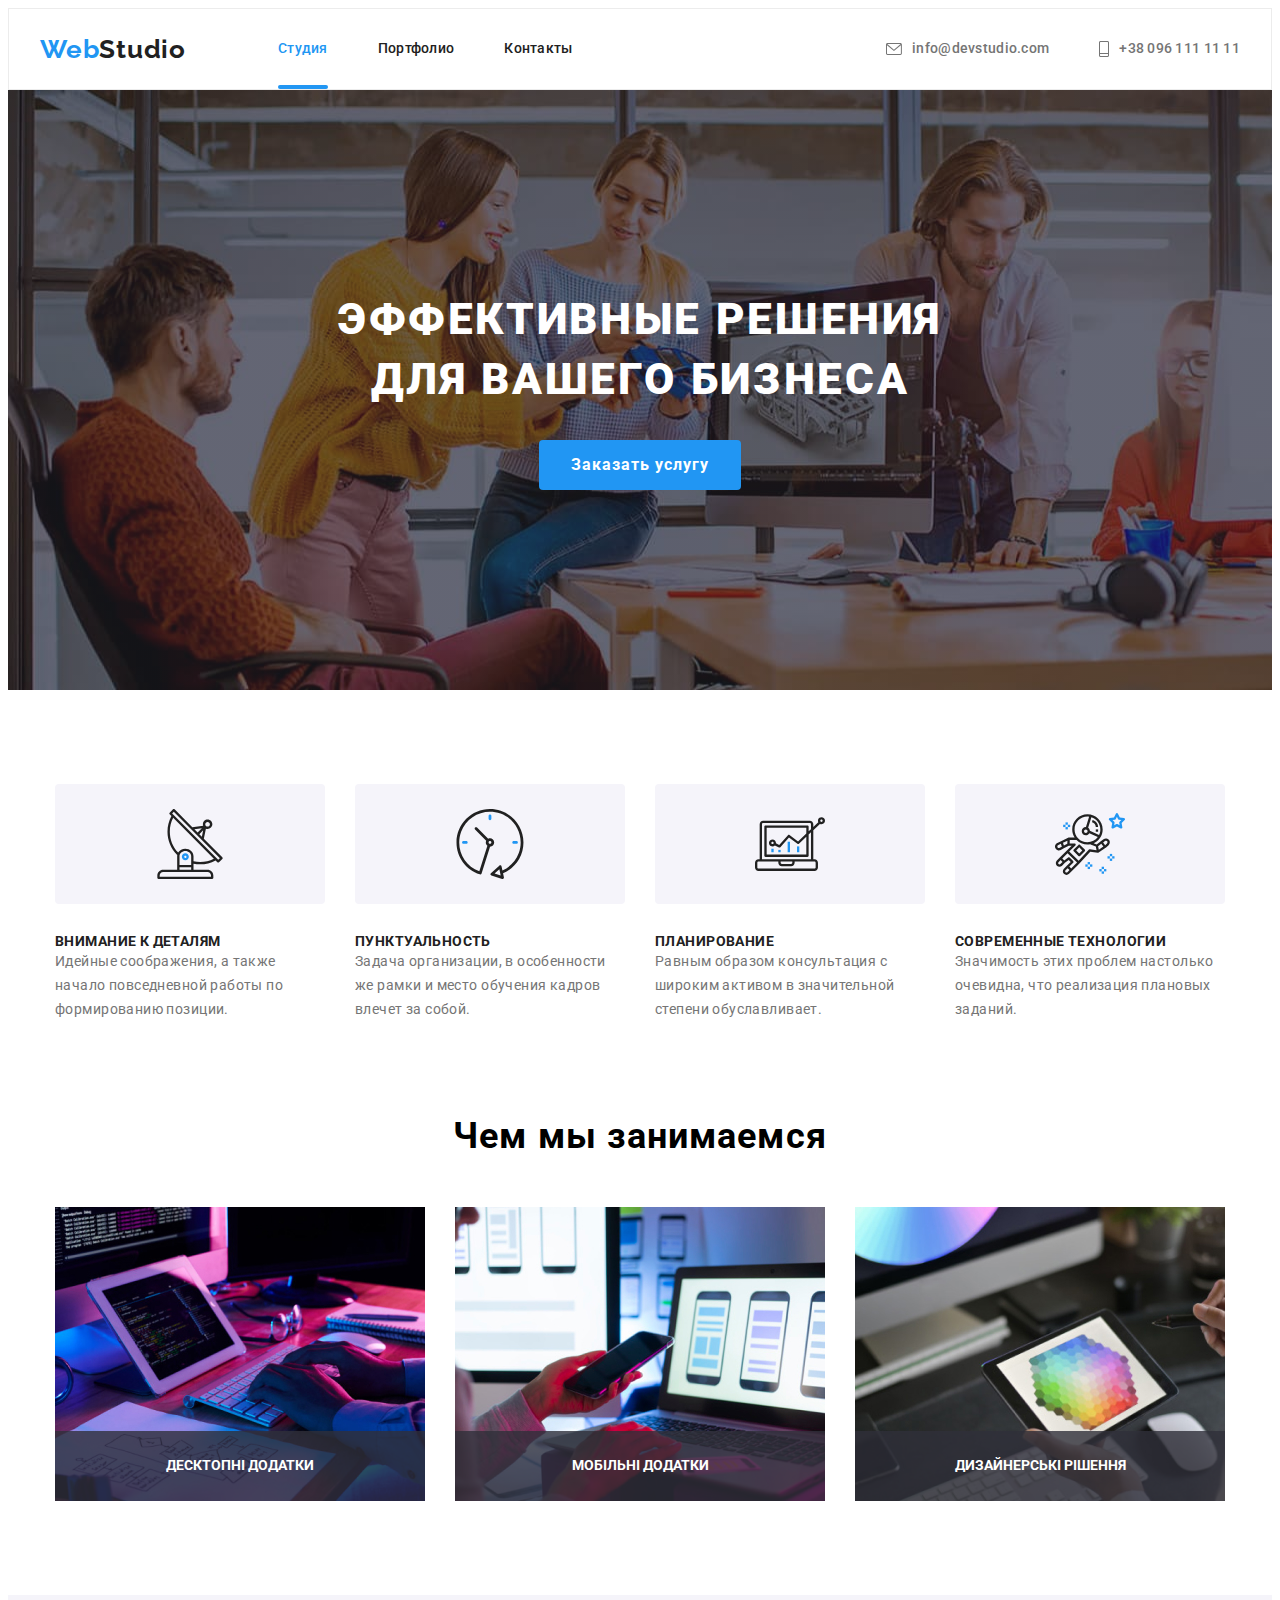
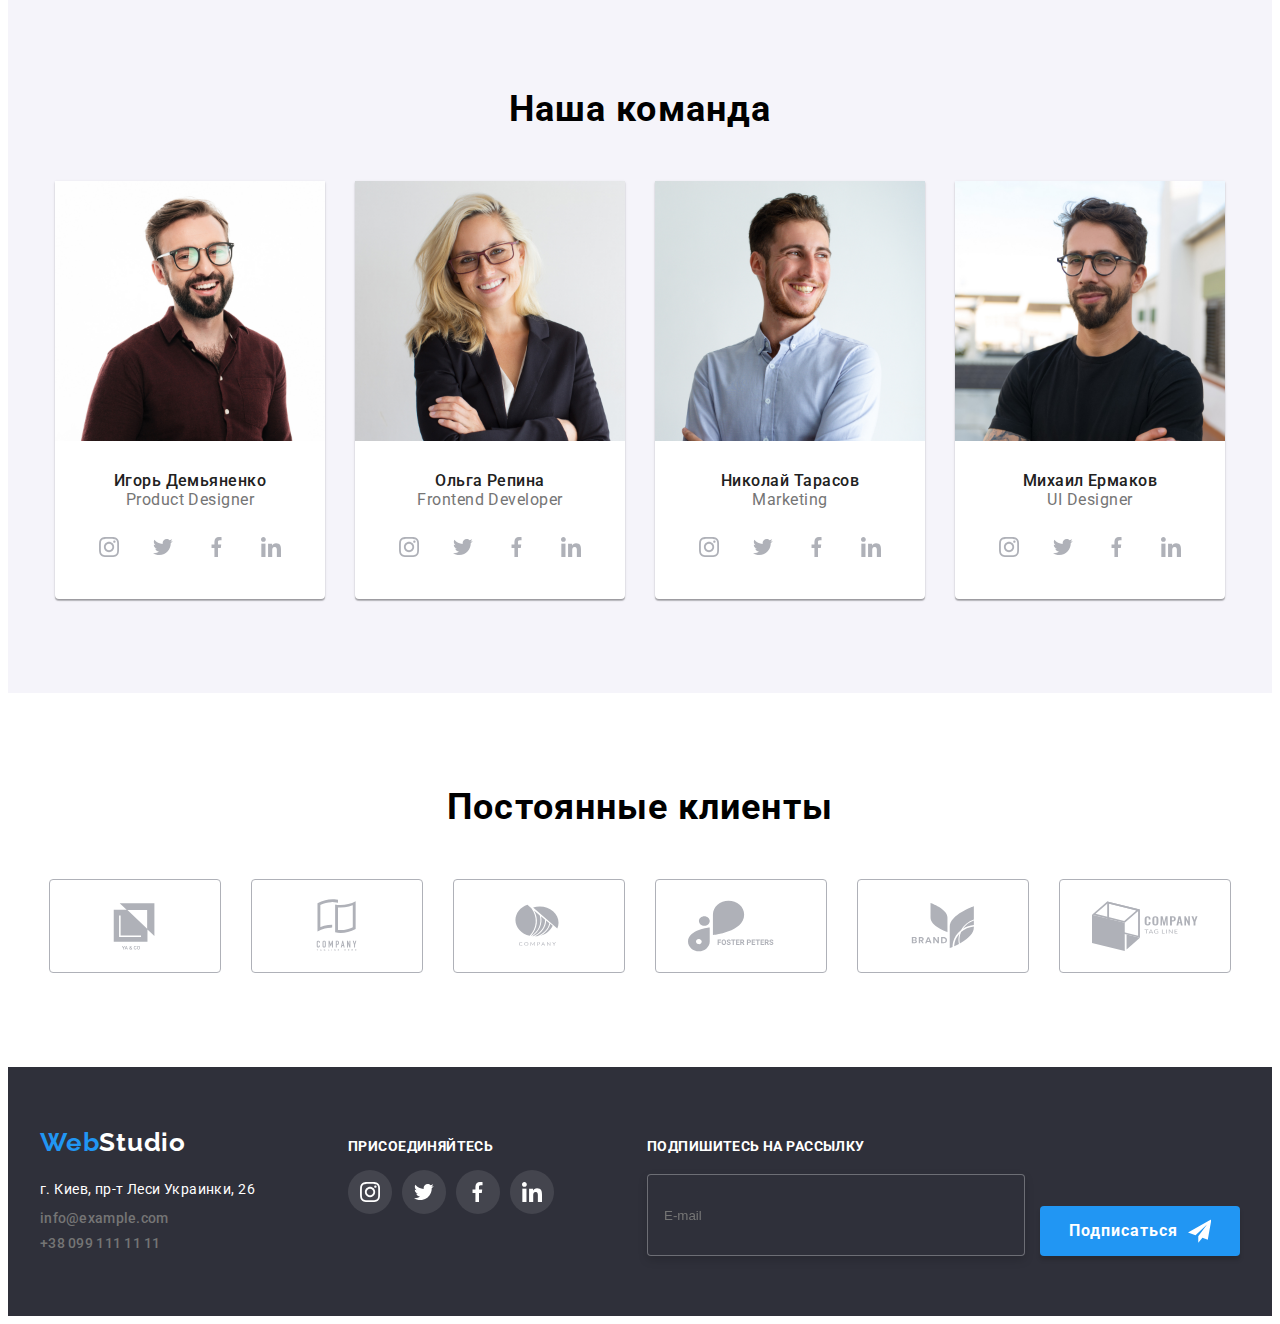
==== index.html @ c2b0c0f5 "add index and portfolio to goit-markup-hw-07" ====
<!DOCTYPE html>
<html lang="ru">
  <head>
    <meta charset="UTF-8" />
    <meta http-equiv="X-UA-Compatible" content="IE=edge" />
    <meta name="viewport" content="width=device-width, initial-scale=1.0" />
    <title>Document</title>
    <link rel="preconnect" href="https://fonts.googleapis.com" />
    <link rel="preconnect" href="https://fonts.gstatic.com" crossorigin />
    <link
      href="https://fonts.googleapis.com/css2?family=Montserrat:wght@400;700&family=Raleway:wght@700&family=Roboto:wght@400;500;700;900&display=swap"
      rel="stylesheet"
    />
    <link
      rel="stylesheet"
      href="https://cdnjs.cloudflare.com/ajax/libs/modern-normalize/1.1.0/modern-normalize.min.css"
      integrity="sha512-wpPYUAdjBVSE4KJnH1VR1HeZfpl1ub8YT/NKx4PuQ5NmX2tKuGu6U/JRp5y+Y8XG2tV+wKQpNHVUX03MfMFn9Q=="
      crossorigin="anonymous"
      referrerpolicy="no-referrer"
    />
    <link rel="stylesheet" href="./css/styles.css" />
  </head>
  <body>
    <!-- HEADER -->
    <header class="page-header">
      <div class="container page-header-container">
        <nav class="page-nav">
          <a class="logo" href="/"
            >Web<span class="second-part-logo">Studio</span></a
          >
          <ul class="page-nav">
            <li class="menu-item">
              <a class="menu-link current" href="">Студия</a>
            </li>
            <li class="menu-item">
              <a class="menu-link" href="./portfolio.html">Портфолио</a>
            </li>
            <li class="menu-item">
              <a class="menu-link" href="">Контакты</a>
            </li>
          </ul>
        </nav>
        <ul class="address-tel-container">
          <li>
            <a class="mail-address" href="mailto:info@devstudio.com"
              ><svg class="social-icon-header" width="16" height="12">
                <use href="./images/symbol-defs.svg#icon-mail"></use>
              </svg>
              info@devstudio.com</a
            >
          </li>
          <li>
            <a class="phone-number" href="tel:+380961111111"
              ><svg class="social-icon-header" width="10" height="16">
                <use href="./images/symbol-defs.svg#icon-tel"></use>
              </svg>
              +38 096 111 11 11</a
            >
          </li>
        </ul>
      </div>
    </header>
    <main>
      <!-- HERO -->
      <section class="hero">
        <!-- <img src="./images/primary/hero.jpg" alt="hero" width="1600" /> -->
        <h1 class="hero-title">
          Эффективные решения <br />
          для вашего бизнеса
        </h1>
        <button type="button" class="main-button" data-modal-open>
          Заказать услугу
        </button>
      </section>
      <!-- Наши преимущества -->
      <section class="benefits">
        <div class="container">
          <h2 hidden>Наши преимущества</h2>
          <ul class="benefits-item">
            <li class="benefits-list">
              <div class="benefits-icon-container">
                <svg class="benefits-icon" width="70px" height="70px">
                  <use href="./images/symbol-defs.svg#icon-antena"></use>
                </svg>
              </div>
              <h3 class="benefits-title">Внимание к деталям</h3>
              <p class="text-in-title">
                Идейные соображения, а также начало повседневной работы по
                формированию позиции.
              </p>
            </li>
            <li class="benefits-list">
              <div class="benefits-icon-container">
                <svg class="benefits-icon" width="70px" height="70px">
                  <use href="./images/symbol-defs.svg#icon-clock"></use>
                </svg>
              </div>

              <h3 class="benefits-title">Пунктуальность</h3>
              <p class="text-in-title">
                Задача организации, в особенности же рамки и место обучения
                кадров влечет за собой.
              </p>
            </li>
            <li class="benefits-list">
              <div class="benefits-icon-container">
                <svg class="benefits-icon" width="70px" height="70px">
                  <use href="./images/symbol-defs.svg#icon-diagram"></use>
                </svg>
              </div>

              <h3 class="benefits-title">Планирование</h3>
              <p class="text-in-title">
                Равным образом консультация с широким активом в значительной
                степени обуславливает.
              </p>
            </li>
            <li class="benefits-list">
              <div class="benefits-icon-container">
                <svg class="benefits-icon" width="70px" height="70px">
                  <use href="./images/symbol-defs.svg#icon-astronaut"></use>
                </svg>
              </div>

              <h3 class="benefits-title">Современные технологии</h3>
              <p class="text-in-title">
                Значимость этих проблем настолько очевидна, что реализация
                плановых заданий.
              </p>
            </li>
          </ul>
        </div>
      </section>
      <!-- Чем мы занимаемся -->
      <section>
        <h2 class="headline">Чем мы занимаемся</h2>
        <div class="container-job">
          <ul class="command">
            <li class="command-item">
              <img
                src="./images/primary/box1.jpg"
                alt="Скелет документа"
                width="370"
              />
              <div class="command-item-wraper">
                <p class="text-wraper">ДЕСКТОПНІ ДОДАТКИ</p>
              </div>
            </li>
            <li class="command-item">
              <img
                src="./images/primary/box2.jpg"
                alt="Адаптивный дизайн приложения"
                width="370"
              />
              <div class="command-item-wraper">
                <p class="text-wraper">МОБІЛЬНІ ДОДАТКИ</p>
              </div>
            </li>
            <li class="command-item">
              <img
                src="./images/primary/box3.jpg"
                alt="Подбор любого цвета"
                width="370"
              />
              <div class="command-item-wraper">
                <p class="text-wraper">ДИЗАЙНЕРСЬКІ РІШЕННЯ</p>
              </div>
            </li>
          </ul>
        </div>
      </section>
      <!-- Наша команда -->
      <section class="background-command">
        <h2 class="headline-command">Наша команда</h2>
        <div class="container-command">
          <ul class="command">
            <li class="command-item frame">
              <img
                src="./images/primary/productdesigner.jpg"
                alt="Product Designer"
                width="270"
              />
              <div class="section-command">
                <h3 class="name-command command">Игорь Демьяненко</h3>
                <p lang="en" class="name-position command">Product Designer</p>
                <ul class="social-list">
                  <li class="social-list-item">
                    <a href="" class="social-list-link">
                      <svg class="social-list-icon" width="20" height="20">
                        <use
                          href="./images/symbol-defs.svg#icon-instagram"
                        ></use>
                      </svg>
                    </a>
                  </li>
                  <li class="social-list-item">
                    <a href="" class="social-list-link">
                      <svg class="social-list-icon" width="20" height="20">
                        <use href="./images/symbol-defs.svg#icon-twitter"></use>
                      </svg>
                    </a>
                  </li>
                  <li class="social-list-item">
                    <a href="" class="social-list-link">
                      <svg class="social-list-icon" width="20" height="20">
                        <use
                          href="./images/symbol-defs.svg#icon-facebook"
                        ></use>
                      </svg>
                    </a>
                  </li>
                  <li class="social-list-item">
                    <a href="" class="social-list-link">
                      <svg class="social-list-icon" width="20" height="20">
                        <use
                          href="./images/symbol-defs.svg#icon-linkedin"
                        ></use>
                      </svg>
                    </a>
                  </li>
                </ul>
              </div>
            </li>
            <li class="command-item frame">
              <img
                src="./images/primary/frontenddeveloper.jpg"
                alt="Frontend Developer"
                width="270"
              />
              <div class="section-command">
                <h3 class="name-command command">Ольга Репина</h3>
                <p lang="en" class="name-position command">
                  Frontend Developer
                </p>
                <ul class="social-list">
                  <li class="social-list-item">
                    <a href="" class="social-list-link">
                      <svg class="social-list-icon" width="20" height="20">
                        <use
                          href="./images/symbol-defs.svg#icon-instagram"
                        ></use>
                      </svg>
                    </a>
                  </li>
                  <li class="social-list-item">
                    <a href="" class="social-list-link">
                      <svg class="social-list-icon" width="20" height="20">
                        <use href="./images/symbol-defs.svg#icon-twitter"></use>
                      </svg>
                    </a>
                  </li>
                  <li class="social-list-item">
                    <a href="" class="social-list-link">
                      <svg class="social-list-icon" width="20" height="20">
                        <use
                          href="./images/symbol-defs.svg#icon-facebook"
                        ></use>
                      </svg>
                    </a>
                  </li>
                  <li class="social-list-item">
                    <a href="" class="social-list-link">
                      <svg class="social-list-icon" width="20" height="20">
                        <use
                          href="./images/symbol-defs.svg#icon-linkedin"
                        ></use>
                      </svg>
                    </a>
                  </li>
                </ul>
              </div>
            </li>
            <li class="command-item frame">
              <img
                src="./images/primary/marketing.jpg"
                alt="Marketing"
                width="270"
              />
              <div class="section-command">
                <h3 class="name-command command">Николай Тарасов</h3>
                <p lang="en" class="name-position command">Marketing</p>
                <ul class="social-list">
                  <li class="social-list-item">
                    <a href="" class="social-list-link">
                      <svg class="social-list-icon" width="20" height="20">
                        <use
                          href="./images/symbol-defs.svg#icon-instagram"
                        ></use>
                      </svg>
                    </a>
                  </li>
                  <li class="social-list-item">
                    <a href="" class="social-list-link">
                      <svg class="social-list-icon" width="20" height="20">
                        <use href="./images/symbol-defs.svg#icon-twitter"></use>
                      </svg>
                    </a>
                  </li>
                  <li class="social-list-item">
                    <a href="" class="social-list-link">
                      <svg class="social-list-icon" width="20" height="20">
                        <use
                          href="./images/symbol-defs.svg#icon-facebook"
                        ></use>
                      </svg>
                    </a>
                  </li>
                  <li class="social-list-item">
                    <a href="" class="social-list-link">
                      <svg class="social-list-icon" width="20" height="20">
                        <use
                          href="./images/symbol-defs.svg#icon-linkedin"
                        ></use>
                      </svg>
                    </a>
                  </li>
                </ul>
              </div>
            </li>
            <li class="command-item frame">
              <img src="./images/primary/uidesigner.jpg" alt="" width="270" />
              <div class="section-command">
                <h3 class="name-command command">Михаил Ермаков</h3>
                <p lang="en" class="name-position command">UI Designer</p>
                <ul class="social-list">
                  <li class="social-list-item">
                    <a href="" class="social-list-link">
                      <svg class="social-list-icon" width="20" height="20">
                        <use
                          href="./images/symbol-defs.svg#icon-instagram"
                        ></use>
                      </svg>
                    </a>
                  </li>
                  <li class="social-list-item">
                    <a href="" class="social-list-link">
                      <svg class="social-list-icon" width="20" height="20">
                        <use href="./images/symbol-defs.svg#icon-twitter"></use>
                      </svg>
                    </a>
                  </li>
                  <li class="social-list-item">
                    <a href="" class="social-list-link">
                      <svg class="social-list-icon" width="20" height="20">
                        <use
                          href="./images/symbol-defs.svg#icon-facebook"
                        ></use>
                      </svg>
                    </a>
                  </li>
                  <li class="social-list-item">
                    <a href="" class="social-list-link">
                      <svg class="social-list-icon" width="20" height="20">
                        <use
                          href="./images/symbol-defs.svg#icon-linkedin"
                        ></use>
                      </svg>
                    </a>
                  </li>
                </ul>
              </div>
            </li>
          </ul>
        </div>
      </section>
      <!-- Постоянные клиенты -->
      <section class="clients">
        <h2 class="headline-clients">Постоянные клиенты</h2>
        <div>
          <ul class="clients-list">
            <li class="clients-item">
              <a href="" class="clients-list-link">
                <svg class="clients-icon">
                  <use href="./images/symbol-defs.svg#icon-yaco"></use>
                </svg>
              </a>
            </li>
            <li class="clients-item">
              <a href="" class="clients-list-link">
                <svg class="clients-icon">
                  <use href="./images/symbol-defs.svg#icon-company"></use>
                </svg>
              </a>
            </li>
            <li class="clients-item">
              <a href="" class="clients-list-link">
                <svg class="clients-icon">
                  <use href="./images/symbol-defs.svg#icon-company-two"></use>
                </svg>
              </a>
            </li>
            <li class="clients-item">
              <a href="" class="clients-list-link">
                <svg class="clients-icon">
                  <use href="./images/symbol-defs.svg#icon-foster"></use>
                </svg>
              </a>
            </li>
            <li class="clients-item">
              <a href="" class="clients-list-link">
                <svg class="clients-icon">
                  <use href="./images/symbol-defs.svg#icon-brand"></use>
                </svg>
              </a>
            </li>
            <li class="clients-item">
              <a href="" class="clients-list-link">
                <svg class="clients-icon">
                  <use href="./images/symbol-defs.svg#icon-tag-line"></use>
                </svg>
              </a>
            </li>
          </ul>
        </div>
      </section>
    </main>
    <!-- FOOTER -->
    <footer class="background-footer">
      <div class="container-footer">
        <div>
          <a class="logo" href="./index.html"
            >Web<span class="second-part-logo-footer">Studio</span></a
          >
          <address>
            <ul>
              <li class="address">г. Киев, пр-т Леси Украинки, 26</li>
              <li>
                <a
                  class="mail-address-portfolio footer"
                  href="mailto:info@example.com"
                  >info@example.com</a
                >
              </li>
              <li>
                <a
                  class="phone-number-portfolio footer-number footer"
                  href="tel:+380991111111"
                  >+38 099 111 11 11</a
                >
              </li>
            </ul>
          </address>
        </div>
        <div class="container-footer-links">
          <h3 class="headline-footer">ПРИСОЕДИНЯЙТЕСЬ</h3>
          <ul class="social-list-footer">
            <li class="social-list-item-footer">
              <a href="" class="social-list-link-footer">
                <svg class="social-list-icon-footer" width="20" height="20">
                  <use href="./images/symbol-defs.svg#icon-instagram"></use>
                </svg>
              </a>
            </li>
            <li class="social-list-item-footer">
              <a href="" class="social-list-link-footer">
                <svg class="social-list-icon-footer" width="20" height="20">
                  <use href="./images/symbol-defs.svg#icon-twitter"></use>
                </svg>
              </a>
            </li>
            <li class="social-list-item-footer">
              <a href="" class="social-list-link-footer">
                <svg class="social-list-icon-footer" width="20" height="20">
                  <use href="./images/symbol-defs.svg#icon-facebook"></use>
                </svg>
              </a>
            </li>
            <li class="social-list-item-footer">
              <a href="" class="social-list-link-footer">
                <svg class="social-list-icon-footer" width="20" height="20">
                  <use href="./images/symbol-defs.svg#icon-linkedin"></use>
                </svg>
              </a>
            </li>
          </ul>
        </div>
        <form class="form-footer">
          <label>
            <span class="footer-subscribe">ПОДПИШИТЕСЬ НА РАССЫЛКУ</span>
            <input
              class="form-email"
              type="email"
              name="email"
              placeholder="E-mail"
              required
            />
          </label>
          <button type="submit" class="button-send-footer">
            Подписаться
            <svg class="icon-send" width="24" height="24">
              <use href="./images/symbol-defs.svg#icon-send"></use>
            </svg>
          </button>
        </form>
        <!-- <div class="container-subscribe">
          <h3 class="footer-subscribe">ПОДПИШИТЕСЬ НА РАССЫЛКУ</h3>
          <form class="form-footer">
            <input
              class="form-email"
              type="email"
              name="email"
              id="user_email"
              placeholder="E-mail"
            />
            <button type="submit" class="button-send-footer">
              Подписаться
              <svg class="icon-send" width="24" height="24">
                <use href="./images/symbol-defs.svg#icon-send"></use>
              </svg>
            </button>
          </form>
        </div> -->
      </div>
    </footer>
    <!-- MODAL -->
    <div class="backdrop is-hidden" data-modal>
      <div class="modal">
        <button type="button" class="modal-close-button" data-modal-close>
          <svg class="modal-close-button-icon" width="11" height="11">
            <use href="./images/symbol-defs.svg#icon-close-modal"></use>
          </svg>
        </button>
        <span class="modal-form-text"
          >Залиште свої дані, ми вам передзвонимо</span
        >
        <form class="modal-form">
          <label class="modal-form-field">
            <span class="modal-form-input-desc">Ім'я</span>
            <span class="modal-form-input-wrapper">
              <input
                type="text"
                name="user_name"
                class="modal-form-input"
                required
                pattern="^[a-zA-Z а-яА-Я]+"
                minlength="2"
              />
              <svg class="modal-form-input-icon" width="13" height="13">
                <use href="./images/symbol-defs.svg#icon-people"></use>
              </svg>
            </span>
          </label>
          <label class="modal-form-field">
            <span class="modal-form-input-desc">Телефон</span>
            <span class="modal-form-input-wrapper">
              <input
                type="tel"
                name="user_phone"
                class="modal-form-input"
                required
                pattern="[0-9]{3}-[0-9]{3}-[0-9]{2}-[0-9]{2}"
                title="xxx-xxx-xx-xx"
              />
              <svg class="modal-form-input-icon" width="13" height="13">
                <use href="./images/symbol-defs.svg#icon-phone"></use>
              </svg>
            </span>
          </label>
          <label class="modal-form-field">
            <span class="modal-form-input-desc">Пошта</span>
            <span class="modal-form-input-wrapper">
              <input
                type="email"
                name="user_email"
                class="modal-form-input"
                required
              />
              <svg class="modal-form-input-icon" width="13" height="13">
                <use href="./images/symbol-defs.svg#icon-people"></use>
              </svg>
            </span>
          </label>
          <label class="modal-form-field">
            <span class="modal-form-input-desc">Коментар</span>
            <textarea
              name="user_message"
              class="modal-form-message"
              placeholder="Введіть текст"
            ></textarea>
          </label>
          <input
            id="user-policy"
            type="checkbox"
            name="user_policy"
            class="modal-form-check checkbox"
          />
          <label for="user-policy" class="modal-form-check-desc"
            >Погоджуюся з розсилкою та приймаю &nbsp;<a
              class="modal-link-contract"
              href=""
              >Умови договору</a
            ></label
          >
          <button type="submit" class="modal-form-submit">Відправити</button>
        </form>
      </div>
    </div>
    <script src="./js/modal.js"></script>
  </body>
</html>
---- css/styles.css ----
/*цвет основного текста #000000*/
/*акцент #2196F3*/
/*акцент #FFFFFF*/
/*цвет вторичного текста #757575*/
/*акцент rgba(255, 255, 255, 0.6);*/
/*цвет фона #E5E5E5*/
/*вторичный цвет фона #F5F4FA*/
:root {
  --accent-color: #2196f3;
  --second-accent-color: #212121;
  --accent-text-color: #757575;
  --background-accent-color: #ffffff;
  --background-second-color: #2f303a;
  --fill-color: #afb1b8;
  --background-accent-button: #188ce8;
  --speed: 250ms;
  --cubic: cubic-bezier(0.4, 0, 0.2, 1);
}

h1,
h2,
h3,
h4,
p {
  margin-top: 0;
  margin-bottom: 0;
}

ul,
ol {
  list-style: none;
  margin-top: 0;
  margin-bottom: 0;
  padding-left: 0;
}

a {
  text-decoration: none;
}

img {
  display: block;
}

button {
  cursor: pointer;
}

.menu-link.current {
  color: var(--accent-color);
}

body {
  font-family: "Roboto", sans-serif;
  font-size: 14px;
}

/* test */
/* :hover,
:focus {
  transition-duration: 250ms;
  transition-timing-function: cubic-bezier(0.4, 0, 0.2, 1);
} */

/* ================Общие классы================ */
/* HEADER */
.page-header {
  /* padding-top: 32px;
  padding-bottom: 32px; */
  border: 1px solid #ececec;
}

.container {
  width: 1200px;
  margin-left: auto;
  margin-right: auto;
  padding-left: 15px;
  padding-right: 15px;
}

.page-header-container {
  display: flex;
  align-items: center;
  justify-content: space-between;
}

.page-nav {
  display: flex;
  align-items: center;
}

.logo {
  font-family: "Raleway", sans-serif;
  font-weight: 700;
  font-size: 26px;
  line-height: 1.19;
  letter-spacing: 0.03em;
  color: var(--accent-color);
  margin-right: 92px;
}

.second-part-logo {
  color: var(--second-accent-color);
}

.menu-item {
  font-weight: 500;
  font-size: 14px;
  line-height: 1.14;
  letter-spacing: 0.02em;
  color: var(--second-accent-color);
}

.menu-item:not(:last-child) {
  margin-right: 50px;
}

.menu-link.current::after {
  content: "";
  position: absolute;
  width: 100%;
  height: 4px;
  display: flex;
  bottom: 0;
  left: 0;
  background: #2196f3;
  border-radius: 2px;
}

.menu-link {
  position: relative;
  padding: 32px 0;
  display: flex;
  color: var(--second-accent-color);
  transition: color var(--speed) var(--cubic);
}

.menu-link:hover,
.menu-link:focus {
  color: var(--accent-color);
}

.address-tel-container {
  display: flex;
  align-items: center;
}

/* ================INDEX================ */
/* HEADER */

.mail-address {
  font-weight: 500;
  font-size: 14px;
  line-height: 1.14;
  letter-spacing: 0.02em;
  color: var(--accent-text-color);
  margin-right: 50px;
  padding: 32px 0;
  display: flex;
  align-items: center;
  transition: color var(--speed) var(--cubic);
}

.social-icon-header {
  display: flex;
  justify-content: center;
  align-items: center;
  fill: currentColor;
  margin-right: 10px;
}

.mail-address:hover,
.mail-address:focus {
  color: var(--accent-color);
}

.phone-number {
  font-weight: 500;
  font-size: 14px;
  line-height: 1.14;
  letter-spacing: 0.02em;
  color: var(--accent-text-color);
  padding: 32px 0;
  display: flex;
  transition: color var(--speed) var(--cubic);
}

.phone-number:hover,
.phone-number:focus {
  color: var(--accent-color);
}

/* HERO */
.hero {
  text-align: center;
  padding-top: 200px;
  padding-bottom: 200px;
  background: rgba(47, 48, 58, 0.4);
  background-image: linear-gradient(
      rgba(47, 48, 58, 0.4),
      rgba(47, 48, 58, 0.4)
    ),
    url(../images/primary/hero.jpg);
  background-color: var(--background-second-color);
  /* background-repeat: no-repeat; */
  background-size: cover;
  /* width: 1600px;
  height: 600px; */
}

.hero-title {
  font-weight: 900;
  font-size: 44px;
  line-height: 1.36;
  letter-spacing: 0.06em;
  text-transform: uppercase;
  color: var(--background-accent-color);
}

.main-button {
  margin-top: 30px;
  padding: 10px 32px;
  font-weight: 700;
  font-size: 16px;
  line-height: 1.88;
  letter-spacing: 0.06em;
  background-color: var(--accent-color);
  color: var(--background-accent-color);
  font-family: inherit;
  border: none;
  border-radius: 4px;
  transition: background-color var(--speed) var(--cubic);
}

.main-button:hover,
.main-button:focus {
  background-color: var(--background-accent-button);
  box-shadow: 0px 4px 4px rgba(0, 0, 0, 0.15);
}

/* Наши преимущества */
.benefits {
  padding-top: 94px;
}

.benefits-item {
  display: flex;
  justify-content: center;
  align-items: center;
}

.benefits-list {
  width: 270px;
}

.benefits-icon-container {
  display: flex;
  justify-content: center;
  align-items: center;
  background-color: #f5f4fa;
  width: 270px;
  height: 120px;
  margin-bottom: 30px;
  border-radius: 4px;
}

.benefits-list:not(:last-child) {
  margin-right: 30px;
}

.benefits-icon {
}

.benefits-title {
  font-weight: 700;
  font-size: 14px;
  line-height: 1.14;
  letter-spacing: 0.03em;
  text-transform: uppercase;
  color: var(--second-accent-color);
}

.text-in-title {
  font-weight: 400;
  font-size: 14px;
  line-height: 1.71;
  letter-spacing: 0.03em;
  color: var(--accent-text-color);
}

/* Чем мы занимаемся */
.headline {
  text-align: center;
  font-weight: 700;
  font-size: 36px;
  line-height: 1.16;
  letter-spacing: 0.03em;
  padding-top: 94px;
  margin-bottom: 50px;
}

.container-job {
  width: 1200px;
  margin: 0 auto;
  padding-left: 15px;
  padding-right: 15px;
}

.command {
  display: flex;
  justify-content: center;
  align-items: center;
}

.command-item {
  position: relative;
}

.command-item:not(:last-child) {
  margin-right: 30px;
}

.command-item-wraper {
  position: absolute;
  height: 70px;
  width: 100%;
  bottom: 0%;
  left: 0%;
  display: flex;
  justify-content: center;
  align-items: center;
  background: rgba(47, 48, 58, 0.8);
}

.text-wraper {
  display: flex;
  font-family: "Roboto";
  font-style: normal;
  font-weight: 700;
  font-size: 14px;
  line-height: 1.14;
  color: var(--background-accent-color);
}

/* Наша команда */
.background-command {
  background-color: #f5f4fa;
  padding-bottom: 94px;
}

.container-command {
  width: 1200px;
  margin: 0 auto;
  padding-left: 15px;
  padding-right: 15px;
}

.frame {
  width: 270px;
  background-color: #fff;
  border-radius: 0px 0px 4px 4px;
  box-shadow: 0px 1px 3px rgba(0, 0, 0, 0.12), 0px 1px 1px rgba(0, 0, 0, 0.14),
    0px 2px 1px rgba(0, 0, 0, 0.2);
}

.headline-command {
  text-align: center;
  font-weight: 700;
  font-size: 36px;
  line-height: 1.16;
  letter-spacing: 0.03em;
  margin-bottom: 50px;
  margin-top: 94px;
  padding-top: 94px;
}

.section-command {
  padding: 30px 0;
}

.name-command {
  font-weight: 500;
  font-size: 16px;
  line-height: 1.19;
  /* identical to box height */
  /* text-align: center; */
  letter-spacing: 0.03em;
  color: var(--second-accent-color);
}

.name-position {
  font-weight: 400;
  font-size: 16px;
  line-height: 1.19;
  /* identical to box height */
  /* text-align: center; */
  letter-spacing: 0.03em;
  color: var(--accent-text-color);
}

.social-list {
  display: flex;
  justify-content: center;
  gap: 10px;
  margin-top: 16px;
}

.social-list-link {
  display: flex;
  justify-content: center;
  align-items: center;
  width: 44px;
  height: 44px;
  border-radius: 50%;
  background-color: rgb(255, 255, 255);
  transition: background-color var(--speed) var(--cubic);
}

.social-list-icon {
  fill: var(--fill-color);
  transition: fill var(--speed) var(--cubic);
}

.social-list-link:hover,
.social-list-link:focus {
  background-color: var(--accent-color);
}

.social-list-link:hover .social-list-icon,
.social-list-link:focus .social-list-icon {
  fill: var(--background-accent-color);
}
/* Постоянные клиенты */
.clients {
  padding: 94px 0;
}

.headline-clients {
  text-align: center;
  font-weight: 700;
  font-size: 36px;
  line-height: 1.16;
  letter-spacing: 0.03em;
  margin-bottom: 50px;
}

.clients-list {
  display: flex;
  justify-content: center;
  align-items: center;
  gap: 30px;
}

.clients-icon {
  width: 106px;
  height: 60px;
}

.clients-list-link {
  display: flex;
  justify-content: center;
  align-items: center;
  width: 170px;
  height: 92px;
  border: 1px solid #afb1b8;
  border-radius: 4px;
  fill: var(--fill-color);
  transition: fill var(--speed) var(--cubic),
    border-color var(--speed) var(--cubic);
}
.clients-list-link:hover {
  fill: var(--background-accent-button);
  border-color: #2196f3;
}

/* FOOTER */
.background-footer {
  background-color: var(--background-second-color);
  padding-top: 60px;
  padding-bottom: 60px;
}

.logo-footer {
  display: flex;
  margin-top: 60px;
}

.address {
  font-style: normal;
  font-weight: 400;
  font-size: 14px;
  line-height: 1.7;
  letter-spacing: 0.03em;
  color: var(--background-accent-color);
  margin-top: 20px;
  margin-bottom: 9px;
}

.footer {
  font-style: normal;
  color: rgb(255, 255, 255, 0.6);
}

.footer-number {
  display: flex;
  margin-top: 9px;
}

.second-part-logo-footer {
  color: var(--background-accent-color);
}

.container-footer {
  display: flex;
  align-items: baseline;
  width: 1200px;
  margin-left: auto;
  margin-right: auto;
  padding-left: 15px;
  padding-right: 15px;
}

.headline-footer {
  font-weight: 700;
  font-size: 14px;
  line-height: 1.16;
  letter-spacing: 0.03em;
  color: var(--background-accent-color);
}

.container-footer-links {
  margin-left: 70px;
}

.social-list-footer {
  display: flex;
  justify-content: left;
  gap: 10px;
  margin-top: 16px;
}

.social-list-link-footer {
  display: flex;
  justify-content: center;
  align-items: center;
  width: 44px;
  height: 44px;
  border-radius: 50%;
  background-color: rgba(255, 255, 255, 0.1);
  transition: background-color var(--speed) var(--cubic);
}

.social-list-icon-footer {
  fill: var(--background-accent-color);
}

.social-list-link-footer:hover,
.social-list-link:focus {
  background-color: var(--accent-color);
}

/* subscribe */

.footer-subscribe {
  font-weight: 700;
  font-size: 14px;
  line-height: 1.16;
  letter-spacing: 0.03em;
  color: var(--background-accent-color);
  margin-left: 93px;
}

.form-footer {
  display: flex;
  gap: 12px;
  align-items: flex-end;
}

.form-email {
  width: 358px;
  height: 50px;
  border: 1px solid rgba(255, 255, 255, 0.3);
  filter: drop-shadow(0px 4px 4px rgba(0, 0, 0, 0.15));
  border-radius: 4px;
  margin-top: 20px;
  margin-left: 93px;
  background: var(--background-second-color);
  padding-left: 16px;
  padding-top: 15px;
  padding-bottom: 15px;
  color: var(--background-accent-color);
  transition: border-color var(--speed) var(--cubic);
}

.form-email:focus {
  outline: none;
  border-color: var(--accent-color);
  box-shadow: 0px 4px 4px rgba(0, 0, 0, 0.15);
}

.button-send-footer {
  display: flex;
  align-items: center;
  justify-content: center;
  font-family: "Roboto";
  font-style: normal;
  font-weight: 700;
  font-size: 16px;
  line-height: 1.9;
  letter-spacing: 0.06em;
  width: 200px;
  height: 50px;
  background: var(--accent-color);
  color: var(--background-accent-color);
  box-shadow: 0px 4px 4px rgba(0, 0, 0, 0.15);
  border: none;
  border-radius: 4px;
  padding: 10px 29px;
  transition: background-color var(--speed) var(--cubic);
}

.icon-send {
  margin-left: 10px;
}

.button-send-footer:hover,
.button-send-footer:focus {
  background-color: var(--background-accent-button);
  box-shadow: 0px 4px 4px rgba(0, 0, 0, 0.15);
}

/* ================PORTFOLIO================ */

/* Main */
/* Навигация */
.section {
  padding-top: 94px;
  padding-bottom: 94px;
}

.container-buttons {
  display: flex;
  justify-content: center;
  align-items: center;
  margin-bottom: 50px;
}

.portfolio-button {
  font-weight: 500;
  font-size: 16px;
  line-height: 1.63;
  text-align: center;
  letter-spacing: 0.03em;
  color: #000;
  border: none;
  font-family: inherit;
  border-radius: 4px;
  padding: 6px 22px;
  margin-right: 8px;
  transition: background-color var(--speed) var(--cubic),
    color var(--speed) var(--cubic), box-shadow var(--speed) var(--cubic);
}
/* Плиточные елементы */
.container {
  width: 1200px;
  margin-left: auto;
  margin-right: auto;
  padding-left: 15px;
  padding-right: 15px;
}

.work-element {
  display: flex;
  flex-wrap: wrap;
}

.work-list {
  width: 370px;
  margin-right: 30px;
  margin-bottom: 30px;
  transition: box-shadow var(--speed) var(--cubic);
}

.work-list:nth-child(3n) {
  margin-right: 0;
}

.work-list:nth-last-child(-n + 3) {
  margin-bottom: 0;
}

.work-list:hover,
.work-list:focus {
  box-shadow: 0px 1px 1px rgba(0, 0, 0, 0.12), 0px 4px 4px rgba(0, 0, 0, 0.06),
    1px 4px 6px rgba(0, 0, 0, 0.16);
  cursor: pointer;
}

.work-list-blok {
  position: relative;
  overflow: hidden;
}

.overlay {
  position: absolute;
  width: 100%;
  height: 100%;
  top: 0;
  left: 0;
  font-family: "Roboto";
  font-style: normal;
  font-weight: 400;
  font-size: 18px;
  line-height: 1.55;
  color: var(--background-accent-color);
  background: rgba(33, 150, 243, 0.9);
  padding: 63px 23px;
  overflow: auto;
  transform: translate(0, 100%);
  transition: transform var(--speed) var(--cubic);
}

.work-list:hover .overlay {
  transform: translate(0, 0);
}

.work-element-name {
  padding-top: 20px;
  padding-bottom: 20px;
  padding-left: 24px;
  padding-right: 24px;
  border: 1px solid #eeeeee;
}

.description-work {
  font-weight: 700;
  font-size: 18px;
  line-height: 2;
  /* identical to box height, or 200% */
  letter-spacing: 0.06em;
  color: var(--second-accent-color);
  margin-bottom: 4px;
}

.task-types {
  font-weight: 400;
  font-size: 16px;
  line-height: 1.9;
  /* identical to box height, or 188% */
  letter-spacing: 0.03em;
  color: var(--accent-text-color);
}

/* FOOTER */
.background-footer-portfolio {
  background-color: var(--background-second-color);
  padding-top: 60px;
  padding-bottom: 60px;
}

.mail-address-portfolio {
  font-weight: 500;
  font-size: 14px;
  line-height: 1.14;
  letter-spacing: 0.02em;
  color: var(--accent-text-color);
  margin-right: 50px;
  display: block;
  transition: color var(--speed) var(--cubic);
}

.mail-address-portfolio:hover,
.mail-address-portfolio:focus {
  color: var(--accent-color);
}

.phone-number-portfolio {
  font-weight: 500;
  font-size: 14px;
  line-height: 1.14;
  letter-spacing: 0.02em;
  color: var(--accent-text-color);
  display: block;
  transition: color var(--speed) var(--cubic);
}

.phone-number-portfolio:hover,
.phone-number-portfolio:focus {
  color: var(--accent-color);
}

.current-portfolio {
  background-color: var(--accent-color);
  color: var(--background-accent-color);
}

.portfolio-button:hover,
.portfolio-button:focus {
  /* shadow-middle */
  box-shadow: 0px 3px 1px rgba(0, 0, 0, 0.1), 0px 1px 2px rgba(0, 0, 0, 0.08),
    0px 2px 2px rgba(0, 0, 0, 0.12);
  color: var(--background-accent-color);
  background: var(--accent-color);
}

/* MODAL */
.backdrop {
  position: fixed;
  top: 0;
  left: 0;
  z-index: 100;
  width: 100%;
  height: 100%;
  background-color: rgba(0, 0, 0, 0.2);
}

.backdrop.is-hidden {
  opacity: 0;
  visibility: hidden;
  pointer-events: none;
}

.modal {
  position: absolute;
  top: 50%;
  left: 50%;
  transform: translate(-50%, -50%);
  width: 528px;
  height: 581px;
  background-color: var(--background-accent-color);
  box-shadow: 0px 1px 3px rgba(0, 0, 0, 0.12), 0px 1px 1px rgba(0, 0, 0, 0.14),
    0px 2px 1px rgba(0, 0, 0, 0.2);
  border-radius: 4px;
  padding: 40px;
}

.modal-close-button {
  position: absolute;
  top: 8px;
  right: 8px;
  display: flex;
  justify-content: center;
  align-items: center;
  width: 30px;
  height: 30px;
  background-color: transparent;
  border: 1px solid rgba(0, 0, 0, 0.1);
  border-radius: 50%;
  padding: 0;
  transition: border-color var(--speed) var(--cubic);
}

.modal-close-button:hover,
.modal-close-button:focus {
  border-color: var(--accent-color);
}

.modal-close-button-icon {
  transition: fill var(--speed) var(--cubic);
}

.modal-close-button:hover .modal-close-button-icon,
.modal-close-button:focus .modal-close-button-icon {
  fill: var(--accent-color);
}

/* MODAL FORM  */

.modal-form-text {
  display: block;
  text-align: center;
  font-family: "Roboto";
  font-style: normal;
  font-weight: 700;
  font-size: 20px;
  line-height: 1.15;
  letter-spacing: 0.03em;
  margin-top: 2px;
  margin-bottom: 12px;
}

.modal-form {
  display: flex;
  flex-direction: column;
}

.modal-form-input {
  width: 100%;
  height: 40px;
  border: 1px solid rgba(33, 33, 33, 0.2);
  border-radius: 4px;
  padding-left: 42px;
  transition: border-color var(--speed) var(--cubic);
}

.modal-form-input:focus {
  outline: none;
  border-color: var(--accent-color);
}

.modal-form-input:focus + .modal-form-input-icon {
  fill: var(--accent-color);
}

.modal-form-field {
  margin-bottom: 10px;
}

.modal-form-input-desc {
  display: block;
  font-family: "Roboto";
  font-style: normal;
  font-weight: 400;
  font-size: 12px;
  line-height: 1, 17;
  letter-spacing: 0.01em;
  color: var(--accent-text-color);
  margin-bottom: 4px;
}

.modal-form-input-wrapper {
  display: block;
  position: relative;
}

.modal-form-input-icon {
  position: absolute;
  top: 50%;
  left: 15px;
  transform: translateY(-50%);
  transition: fill var(--speed) var(--cubic);
}

.modal-form-message {
  resize: none;
  width: 100%;
  height: 120px;
  padding: 12px 16px;
  transition: border-color var(--speed) var(--cubic);
  border: 1px solid rgba(33, 33, 33, 0.2);
  border-radius: 4px;
}

.modal-form-message::placeholder {
  color: rgba(117, 117, 117, 0.5);
}

.modal-form-message:focus {
  outline: none;
  border-color: var(--accent-color);
}

.modal-form-submit {
  font-family: "Roboto";
  font-style: normal;
  font-weight: 700;
  font-size: 16px;
  line-height: 1.88;
  width: 200px;
  height: 50px;
  background: var(--accent-color);
  box-shadow: 0px 4px 4px rgba(0, 0, 0, 0.15);
  border-radius: 4px;
  transition: background-color var(--speed) var(--cubic);
  color: var(--background-accent-color);
  border: none;
}

.modal-form-submit:focus,
.modal-form-submit:hover {
  background-color: var(--background-accent-button);
}

.modal-form-check-desc {
  display: flex;
  align-items: center;
  justify-content: center;
  margin-top: 10px;
  font-family: "Roboto";
  font-style: normal;
  font-weight: 400;
  font-size: 14px;
  line-height: 1.71;
  letter-spacing: 0.03em;
}

.modal-form-check-desc::before {
  display: block;
  width: 16px;
  height: 15px;
  content: "";
  border: 1px solid var(--second-accent-color);
  border-radius: 2px;
  margin-right: 7px;
  border: 2px solid var(--second-accent-color);
  box-shadow: 0px 1px 3px rgba(0, 0, 0, 0.12), 0px 1px 1px rgba(0, 0, 0, 0.14),
    0px 2px 1px rgba(0, 0, 0, 0.2);
  border-radius: 4px;
}

.modal-link-contract {
  color: var(--accent-color);
  text-decoration: underline;
}

.modal-form-check:checked + .modal-form-check-desc::before {
  background-color: var(--accent-color);
  background-image: url(../images/icon-check.svg);
  background-size: contain;
  border: none;
}

.modal-form-check:focus + .modal-form-check-desc::before {
  outline: 2px solid var(--accent-color);
  border: none;
}

.checkbox {
  -webkit-appearance: none;
  -moz-appearance: none;
  appearance: none;
}

.modal-form-submit {
  align-self: center;
  margin-top: 30px;
  font-family: "Roboto";
  font-style: normal;
  font-weight: 700;
  font-size: 16px;
  line-height: 1.9;
  letter-spacing: 0.06em;
  min-width: 200px;
  height: 50px;
  background: var(--accent-color);
  color: var(--background-accent-color);
  box-shadow: 0px 4px 4px rgba(0, 0, 0, 0.15);
  border: none;
  border-radius: 4px;
  padding: 10px 29px;
  transition: background-color var(--speed) var(--cubic);
}
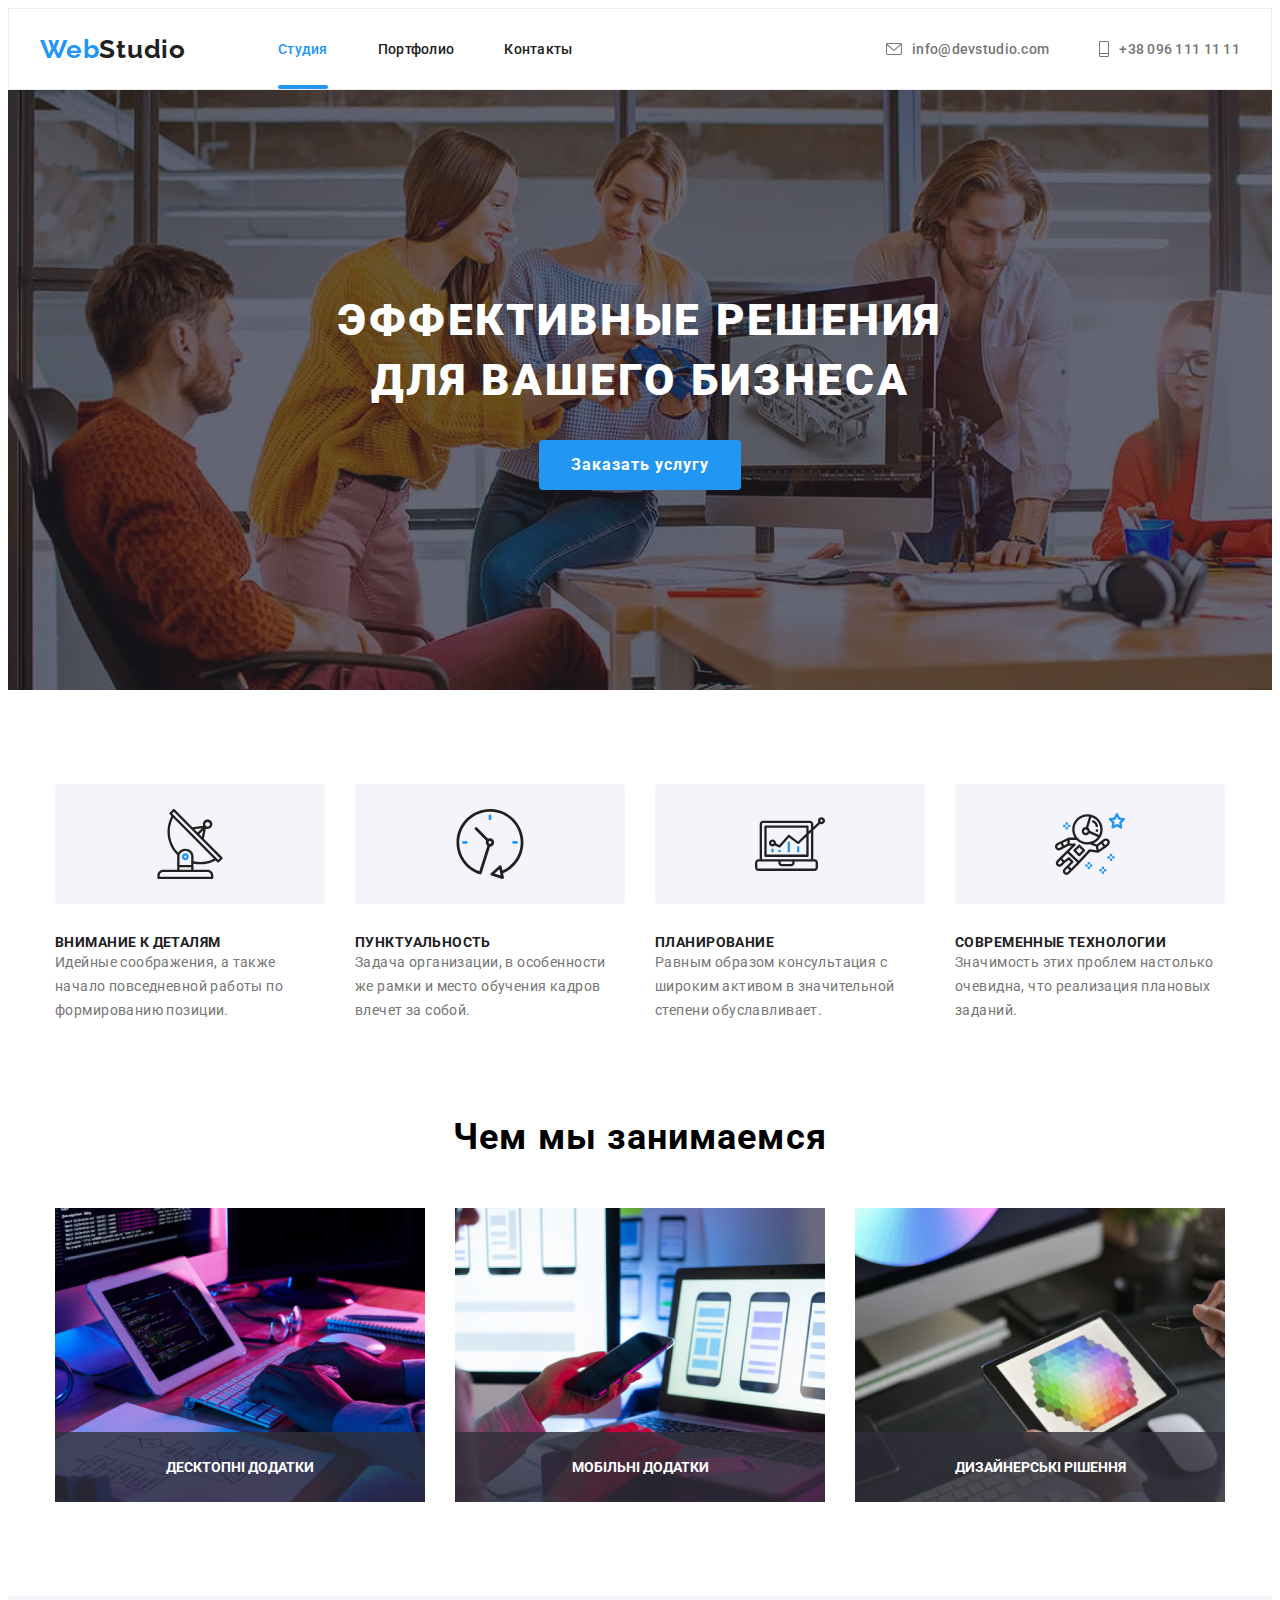
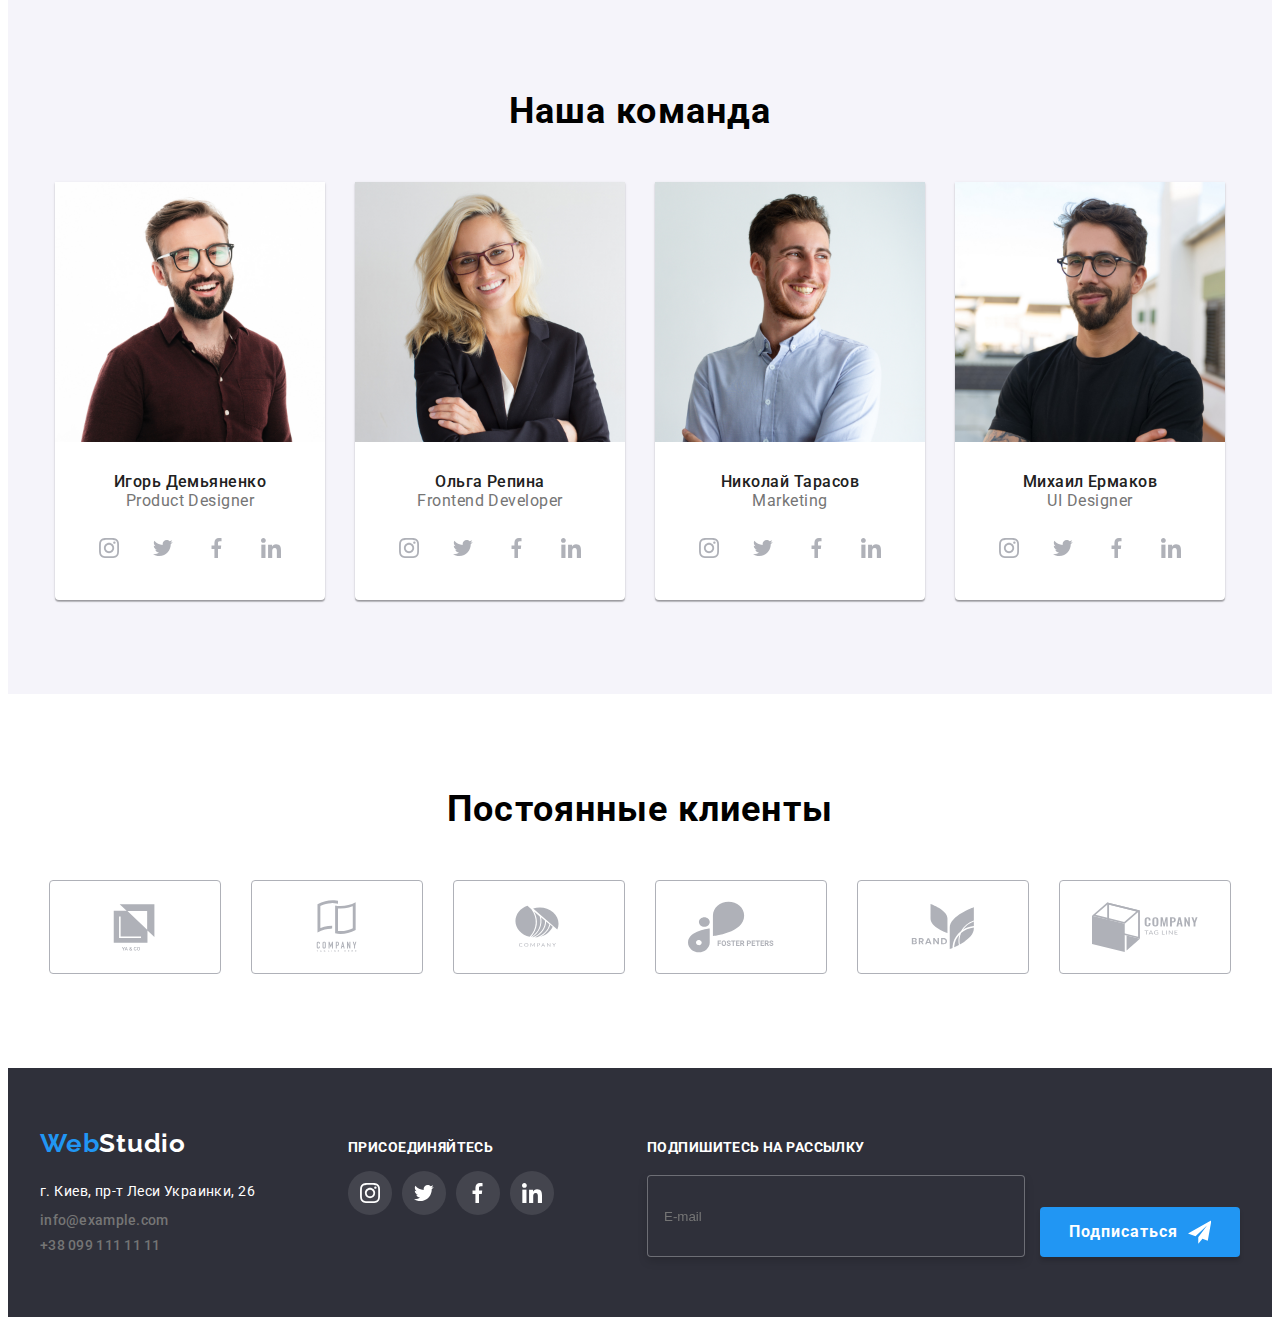
==== commit 9173476c: "add mixin font" ====
--- a/index.html
+++ b/index.html
@@ -18,6 +18,7 @@
       crossorigin="anonymous"
       referrerpolicy="no-referrer"
     />
+    <link rel="stylesheet" href="./css/main.min.css" />
     <link rel="stylesheet" href="./css/styles.css" />
   </head>
   <body>
@@ -142,8 +143,8 @@
                 alt="Скелет документа"
                 width="370"
               />
-              <div class="command-item-wraper">
-                <p class="text-wraper">ДЕСКТОПНІ ДОДАТКИ</p>
+              <div class="command-item-wrapper">
+                <p class="text-wrapper">ДЕСКТОПНІ ДОДАТКИ</p>
               </div>
             </li>
             <li class="command-item">
@@ -152,8 +153,8 @@
                 alt="Адаптивный дизайн приложения"
                 width="370"
               />
-              <div class="command-item-wraper">
-                <p class="text-wraper">МОБІЛЬНІ ДОДАТКИ</p>
+              <div class="command-item-wrapper">
+                <p class="text-wrapper">МОБІЛЬНІ ДОДАТКИ</p>
               </div>
             </li>
             <li class="command-item">
@@ -162,8 +163,8 @@
                 alt="Подбор любого цвета"
                 width="370"
               />
-              <div class="command-item-wraper">
-                <p class="text-wraper">ДИЗАЙНЕРСЬКІ РІШЕННЯ</p>
+              <div class="command-item-wrapper">
+                <p class="text-wrapper">ДИЗАЙНЕРСЬКІ РІШЕННЯ</p>
               </div>
             </li>
           </ul>
--- a/css/main.min.css
+++ b/css/main.min.css
@@ -0,0 +1 @@
+:root{--accent-color: #2196f3;--second-accent-color: #212121;--accent-text-color: #757575;--background-accent-color: #ffffff;--background-second-color: #2f303a;--fill-color: #afb1b8;--background-accent-button: #188ce8;--speed: 250ms;--cubic: cubic-bezier(0.4, 0, 0.2, 1)}h1,h2,h3,h4,p{margin-top:0;margin-bottom:0}ul,ol{list-style:none;margin-top:0;margin-bottom:0;padding-left:0}a{text-decoration:none}img{display:block}button{cursor:pointer}.menu-link.current{color:var(--accent-color)}body{font-family:"Roboto",sans-serif;font-size:14px}.section{padding-top:94px;padding-bottom:94px}.container{width:1200px;margin-left:auto;margin-right:auto;padding-left:15px;padding-right:15px}.page-header{border:1px solid #ececec}.page-header-container{display:flex;align-items:center;justify-content:space-between}.page-nav{display:flex;align-items:center}.logo{font-family:"Raleway",sans-serif;font-size:26px;font-weight:700;line-height:1.1923076923;letter-spacing:.03em;color:var(--accent-color);margin-right:92px}.second-part-logo{color:var(--second-accent-color)}.menu-item{font-size:14px;font-weight:500;line-height:1.1428571429;letter-spacing:.02em;color:var(--second-accent-color)}.menu-item:not(:last-child){margin-right:50px}.menu-link{position:relative;padding:32px 0;display:flex;color:var(--second-accent-color);transition:color var(--speed) var(--cubic)}.menu-link:hover,.menu-link:focus{color:var(--accent-color)}.menu-link.current::after{content:"";position:absolute;width:100%;height:4px;display:flex;bottom:0;left:0;background:#2196f3;border-radius:2px}.address-tel-container{display:flex;align-items:center}.command{display:flex;justify-content:center;align-items:center}.backdrop{position:fixed;top:0;left:0;z-index:100;width:100%;height:100%;background-color:rgba(0,0,0,.2)}.backdrop.is-hidden{opacity:0;visibility:hidden;pointer-events:none}.modal{position:absolute;top:50%;left:50%;transform:translate(-50%, -50%);width:528px;height:581px;background-color:var(--background-accent-color);box-shadow:0px 1px 3px rgba(0,0,0,.12),0px 1px 1px rgba(0,0,0,.14),0px 2px 1px rgba(0,0,0,.2);border-radius:4px;padding:40px}.modal-close-button{position:absolute;top:8px;right:8px;display:flex;justify-content:center;align-items:center;width:30px;height:30px;background-color:rgba(0,0,0,0);border:1px solid rgba(0,0,0,.1);border-radius:50%;padding:0;transition:border-color var(--speed) var(--cubic)}.modal-close-button:hover,.modal-close-button:focus{border-color:var(--accent-color)}.modal-close-button-icon{transition:fill var(--speed) var(--cubic)}.modal-close-button:hover .modal-close-button-icon,.modal-close-button:focus .modal-close-button-icon{fill:var(--accent-color)}.modal-form-text{display:block;text-align:center;font-family:"Roboto";font-style:normal;font-size:20px;font-weight:700;line-height:1.15;letter-spacing:.03em;margin-top:2px;margin-bottom:12px}.modal-form{display:flex;flex-direction:column}.modal-form-input{width:100%;height:40px;border:1px solid rgba(33,33,33,.2);border-radius:4px;padding-left:42px;transition:border-color var(--speed) var(--cubic)}.modal-form-input:focus{outline:none;border-color:var(--accent-color)}.modal-form-input:focus+.modal-form-input-icon{fill:var(--accent-color)}.modal-form-field{margin-bottom:10px}.modal-form-input-desc{display:block;font-family:"Roboto";font-style:normal;font-size:12px;font-weight:400;line-height:1.1666666667;letter-spacing:.01em;color:var(--accent-text-color);margin-bottom:4px}.modal-form-input-wrapper{display:block;position:relative}.modal-form-input-icon{position:absolute;top:50%;left:15px;transform:translateY(-50%);transition:fill var(--speed) var(--cubic)}.modal-form-message{resize:none;width:100%;height:120px;padding:12px 16px;transition:border-color var(--speed) var(--cubic);border:1px solid rgba(33,33,33,.2);border-radius:4px}.modal-form-message::placeholder{color:rgba(117,117,117,.5)}.modal-form-message:focus{outline:none;border-color:var(--accent-color)}.modal-form-submit{font-family:"Roboto";font-style:normal;align-self:center;margin-top:30px;padding:10px 29px;font-size:16px;font-weight:700;line-height:1.875;letter-spacing:.06em;min-width:200px;height:50px;background:var(--accent-color);box-shadow:0px 4px 4px rgba(0,0,0,.15);border-radius:4px;transition:background-color var(--speed) var(--cubic);color:var(--background-accent-color);border:none}.modal-form-submit:focus,.modal-form-submit:hover{background-color:var(--background-accent-button)}.modal-form-check-desc{display:flex;align-items:center;justify-content:center;margin-top:10px;font-family:"Roboto";font-style:normal;font-size:14px;font-weight:400;line-height:1.7142857143;letter-spacing:.03em}.modal-form-check-desc::before{display:block;width:16px;height:15px;content:"";border:1px solid var(--second-accent-color);border-radius:2px;margin-right:7px;border:2px solid var(--second-accent-color);box-shadow:0px 1px 3px rgba(0,0,0,.12),0px 1px 1px rgba(0,0,0,.14),0px 2px 1px rgba(0,0,0,.2);border-radius:4px}.modal-form-check:checked+.modal-form-check-desc::before{background-color:var(--accent-color);background-image:url(../images/icon-check.svg);background-size:contain;border:none}.modal-form-check:focus+.modal-form-check-desc::before{outline:2px solid var(--accent-color);border:none}.modal-link-contract{color:var(--accent-color);text-decoration:underline}.checkbox{-webkit-appearance:none;-moz-appearance:none;appearance:none}.mail-address{font-size:14px;font-weight:500;line-height:1.1428571429;letter-spacing:.02em;color:var(--accent-text-color);margin-right:50px;padding:32px 0;display:flex;align-items:center;transition:color var(--speed) var(--cubic)}.social-icon-header{display:flex;justify-content:center;align-items:center;fill:currentColor;margin-right:10px}.mail-address:hover,.mail-address:focus{color:var(--accent-color)}.phone-number{font-size:14px;font-weight:500;line-height:1.1428571429;letter-spacing:.02em;color:var(--accent-text-color);padding:32px 0;display:flex;transition:color var(--speed) var(--cubic)}.phone-number:hover,.phone-number:focus{color:var(--accent-color)}.hero{text-align:center;padding-top:200px;padding-bottom:200px;background:rgba(47,48,58,.4);background-image:linear-gradient(rgba(47, 48, 58, 0.4), rgba(47, 48, 58, 0.4)),url(../images/primary/hero.jpg);background-color:var(--background-second-color);background-size:cover}.hero-title{font-size:44px;font-weight:900;line-height:1.3636363636;letter-spacing:.06em;text-transform:uppercase;color:var(--background-accent-color)}.main-button{margin-top:30px;padding:10px 32px;font-size:16px;font-weight:700;line-height:1.875;letter-spacing:.06em;background-color:var(--accent-color);color:var(--background-accent-color);font-family:inherit;border:none;border-radius:4px;transition:background-color var(--speed) var(--cubic)}.main-button:hover,.main-button:focus{background-color:var(--background-accent-button);box-shadow:0px 4px 4px rgba(0,0,0,.15)}.benefits{padding-top:94px}.benefits-item{display:flex;justify-content:center;align-items:center}.benefits-list{width:270px}.benefits-list:not(:last-child){margin-right:30px}.benefits-icon-container{display:flex;justify-content:center;align-items:center;background-color:#f5f4fa;width:270px;height:120px;margin-bottom:30px;border-radius:4px}.benefits-title{font-size:14px;font-weight:700;line-height:1.1428571429;letter-spacing:.03em;text-transform:uppercase;color:var(--second-accent-color)}.text-in-title{font-size:14px;font-weight:400;line-height:1.7142857143;letter-spacing:.03em;color:var(--accent-text-color)}.headline{text-align:center;font-size:36px;font-weight:700;line-height:1.1666666667;letter-spacing:.03em;padding-top:94px;margin-bottom:50px}.container-job{width:1200px;margin:0 auto;padding-left:15px;padding-right:15px}.command-item{position:relative}.command-item:not(:last-child){margin-right:30px}.command-item-wrapper{position:absolute;height:70px;width:100%;bottom:0%;left:0%;display:flex;justify-content:center;align-items:center;background:rgba(47,48,58,.8)}.text-wrapper{display:flex;font-family:"Roboto";font-style:normal;font-size:14px;font-weight:700;line-height:1.1428571429;color:var(--background-accent-color)}.background-command{background-color:#f5f4fa;padding-bottom:94px}.headline-command{text-align:center;font-size:36px;font-weight:700;line-height:1.1666666667;letter-spacing:.03em;margin-bottom:50px;margin-top:94px;padding-top:94px}.container-command{width:1200px;margin:0 auto;padding-left:15px;padding-right:15px}.frame{width:270px;background-color:#fff;border-radius:0px 0px 4px 4px;box-shadow:0px 1px 3px rgba(0,0,0,.12),0px 1px 1px rgba(0,0,0,.14),0px 2px 1px rgba(0,0,0,.2)}.section-command{padding:30px 0}.name-command{font-size:16px;font-weight:500;line-height:1.1875;letter-spacing:.03em;color:var(--second-accent-color)}.name-position{font-size:16px;font-weight:400;line-height:1.1875;letter-spacing:.03em;color:var(--accent-text-color)}.social-list{display:flex;justify-content:center;gap:10px;margin-top:16px}.social-list-icon{fill:var(--fill-color);transition:fill var(--speed) var(--cubic)}.social-list-link{display:flex;justify-content:center;align-items:center;width:44px;height:44px;border-radius:50%;background-color:#fff;transition:background-color var(--speed) var(--cubic)}.social-list-link:hover,.social-list-link:focus{background-color:var(--accent-color)}.social-list-icon{fill:var(--fill-color);transition:fill var(--speed) var(--cubic)}.social-list-link:hover .social-list-icon,.social-list-link:focus .social-list-icon{fill:var(--background-accent-color)}.clients{padding:94px 0}.headline-clients{text-align:center;font-size:36px;font-weight:700;line-height:1.1666666667;letter-spacing:.03em;margin-bottom:50px}.clients-list{display:flex;justify-content:center;align-items:center;gap:30px}.clients-icon{width:106px;height:60px}.clients-list-link{display:flex;justify-content:center;align-items:center;width:170px;height:92px;border:1px solid #afb1b8;border-radius:4px;fill:var(--fill-color);transition:fill var(--speed) var(--cubic),border-color var(--speed) var(--cubic)}.clients-list-link:hover{fill:var(--background-accent-button);border-color:#2196f3}.background-footer{background-color:var(--background-second-color);padding-top:60px;padding-bottom:60px}.logo-footer{display:flex;margin-top:60px}.address{font-style:normal;font-size:14px;font-weight:400;line-height:1.7142857143;letter-spacing:.03em;color:var(--background-accent-color);margin-top:20px;margin-bottom:9px}.footer{font-style:normal;color:rgba(255,255,255,.6)}.footer-number{display:flex;margin-top:9px}.second-part-logo-footer{color:var(--background-accent-color)}.container-footer{display:flex;align-items:baseline;width:1200px;margin-left:auto;margin-right:auto;padding-left:15px;padding-right:15px}.headline-footer{font-size:14px;font-weight:700;line-height:1.1428571429;letter-spacing:.03em;color:var(--background-accent-color)}.container-footer-links{margin-left:70px}.social-list-footer{display:flex;justify-content:left;gap:10px;margin-top:16px}.social-list-link-footer{display:flex;justify-content:center;align-items:center;width:44px;height:44px;border-radius:50%;background-color:rgba(255,255,255,.1);transition:background-color var(--speed) var(--cubic)}.social-list-link-footer:hover{background-color:var(--accent-color)}.social-list-icon-footer{fill:var(--background-accent-color)}.footer-subscribe{font-size:14px;font-weight:700;line-height:1.1428571429;letter-spacing:.03em;color:var(--background-accent-color);margin-left:93px}.form-footer{display:flex;gap:12px;align-items:flex-end}.form-email{width:358px;height:50px;border:1px solid rgba(255,255,255,.3);filter:drop-shadow(0px 4px 4px rgba(0, 0, 0, 0.15));border-radius:4px;margin-top:20px;margin-left:93px;background:var(--background-second-color);padding-left:16px;padding-top:15px;padding-bottom:15px;color:var(--background-accent-color);transition:border-color var(--speed) var(--cubic)}.form-email:focus{outline:none;border-color:var(--accent-color);box-shadow:0px 4px 4px rgba(0,0,0,.15)}.button-send-footer{display:flex;align-items:center;justify-content:center;font-family:"Roboto";font-style:normal;font-size:16px;font-weight:700;line-height:1.875;letter-spacing:.06em;width:200px;height:50px;background:var(--accent-color);color:var(--background-accent-color);box-shadow:0px 4px 4px rgba(0,0,0,.15);border:none;border-radius:4px;padding:10px 29px;transition:background-color var(--speed) var(--cubic)}.button-send-footer:hover,.button-send-footer:focus{background-color:var(--background-accent-button);box-shadow:0px 4px 4px rgba(0,0,0,.15)}.icon-send{margin-left:10px}.container-buttons{display:flex;justify-content:center;align-items:center;margin-bottom:50px}.portfolio-button{font-size:16px;font-weight:500;line-height:1.625;text-align:center;letter-spacing:.03em;color:#000;border:none;font-family:inherit;border-radius:4px;padding:6px 22px;margin-right:8px;transition:background-color var(--speed) var(--cubic),color var(--speed) var(--cubic),box-shadow var(--speed) var(--cubic)}.portfolio-button:hover,.portfolio-button:focus{box-shadow:0px 3px 1px rgba(0,0,0,.1),0px 1px 2px rgba(0,0,0,.08),0px 2px 2px rgba(0,0,0,.12);color:var(--background-accent-color);background:var(--accent-color)}.container{width:1200px;margin-left:auto;margin-right:auto;padding-left:15px;padding-right:15px}.work-element{display:flex;flex-wrap:wrap}.work-list{width:370px;margin-right:30px;margin-bottom:30px;transition:box-shadow var(--speed) var(--cubic)}.work-list:nth-child(3n){margin-right:0}.work-list:nth-last-child(-n+3){margin-bottom:0}.work-list:hover,.work-list:focus{box-shadow:0px 1px 1px rgba(0,0,0,.12),0px 4px 4px rgba(0,0,0,.06),1px 4px 6px rgba(0,0,0,.16);cursor:pointer}.work-list-blok{position:relative;overflow:hidden}.overlay{position:absolute;width:100%;height:100%;top:0;left:0;font-family:"Roboto";font-style:normal;font-weight:400;font-size:18px;line-height:1.55;color:var(--background-accent-color);background:rgba(33,150,243,.9);padding:63px 23px;overflow:auto;transform:translate(0, 100%);transition:transform var(--speed) var(--cubic)}.work-list:hover .overlay{transform:translate(0, 0)}.work-element-name{padding-top:20px;padding-bottom:20px;padding-left:24px;padding-right:24px;border:1px solid #eee}.description-work{font-size:18px;font-weight:700;line-height:2;letter-spacing:.06em;color:var(--second-accent-color);margin-bottom:4px}.task-types{font-size:16px;font-weight:400;line-height:1.875;letter-spacing:.03em;color:var(--accent-text-color)}.background-footer-portfolio{background-color:var(--background-second-color);padding-top:60px;padding-bottom:60px}.mail-address-portfolio{font-size:14px;font-weight:500;line-height:1.1428571429;letter-spacing:.02em;color:var(--accent-text-color);margin-right:50px;display:block;transition:color var(--speed) var(--cubic)}.mail-address-portfolio:hover,.mail-address-portfolio:focus{color:var(--accent-color)}.phone-number-portfolio{font-size:14px;font-weight:500;line-height:1.1428571429;letter-spacing:.02em;color:var(--accent-text-color);display:block;transition:color var(--speed) var(--cubic)}.phone-number-portfolio:hover,.phone-number-portfolio:focus{color:var(--accent-color)}.current-portfolio{background-color:var(--accent-color);color:var(--background-accent-color)}/*# sourceMappingURL=main.min.css.map */--- a/css/styles.css
+++ b/css/styles.css
@@ -5,55 +5,6 @@
 /*акцент rgba(255, 255, 255, 0.6);*/
 /*цвет фона #E5E5E5*/
 /*вторичный цвет фона #F5F4FA*/
-:root {
-  --accent-color: #2196f3;
-  --second-accent-color: #212121;
-  --accent-text-color: #757575;
-  --background-accent-color: #ffffff;
-  --background-second-color: #2f303a;
-  --fill-color: #afb1b8;
-  --background-accent-button: #188ce8;
-  --speed: 250ms;
-  --cubic: cubic-bezier(0.4, 0, 0.2, 1);
-}
-
-h1,
-h2,
-h3,
-h4,
-p {
-  margin-top: 0;
-  margin-bottom: 0;
-}
-
-ul,
-ol {
-  list-style: none;
-  margin-top: 0;
-  margin-bottom: 0;
-  padding-left: 0;
-}
-
-a {
-  text-decoration: none;
-}
-
-img {
-  display: block;
-}
-
-button {
-  cursor: pointer;
-}
-
-.menu-link.current {
-  color: var(--accent-color);
-}
-
-body {
-  font-family: "Roboto", sans-serif;
-  font-size: 14px;
-}
 
 /* test */
 /* :hover,
@@ -64,979 +15,34 @@
 
 /* ================Общие классы================ */
 /* HEADER */
-.page-header {
-  /* padding-top: 32px;
-  padding-bottom: 32px; */
-  border: 1px solid #ececec;
-}
-
-.container {
-  width: 1200px;
-  margin-left: auto;
-  margin-right: auto;
-  padding-left: 15px;
-  padding-right: 15px;
-}
-
-.page-header-container {
-  display: flex;
-  align-items: center;
-  justify-content: space-between;
-}
-
-.page-nav {
-  display: flex;
-  align-items: center;
-}
-
-.logo {
-  font-family: "Raleway", sans-serif;
-  font-weight: 700;
-  font-size: 26px;
-  line-height: 1.19;
-  letter-spacing: 0.03em;
-  color: var(--accent-color);
-  margin-right: 92px;
-}
-
-.second-part-logo {
-  color: var(--second-accent-color);
-}
-
-.menu-item {
-  font-weight: 500;
-  font-size: 14px;
-  line-height: 1.14;
-  letter-spacing: 0.02em;
-  color: var(--second-accent-color);
-}
-
-.menu-item:not(:last-child) {
-  margin-right: 50px;
-}
-
-.menu-link.current::after {
-  content: "";
-  position: absolute;
-  width: 100%;
-  height: 4px;
-  display: flex;
-  bottom: 0;
-  left: 0;
-  background: #2196f3;
-  border-radius: 2px;
-}
-
-.menu-link {
-  position: relative;
-  padding: 32px 0;
-  display: flex;
-  color: var(--second-accent-color);
-  transition: color var(--speed) var(--cubic);
-}
-
-.menu-link:hover,
-.menu-link:focus {
-  color: var(--accent-color);
-}
-
-.address-tel-container {
-  display: flex;
-  align-items: center;
-}
 
 /* ================INDEX================ */
 /* HEADER */
 
-.mail-address {
-  font-weight: 500;
-  font-size: 14px;
-  line-height: 1.14;
-  letter-spacing: 0.02em;
-  color: var(--accent-text-color);
-  margin-right: 50px;
-  padding: 32px 0;
-  display: flex;
-  align-items: center;
-  transition: color var(--speed) var(--cubic);
-}
+/* HERO */
 
-.social-icon-header {
-  display: flex;
-  justify-content: center;
-  align-items: center;
-  fill: currentColor;
-  margin-right: 10px;
-}
+/* ABOUT Наши преимущества */
 
-.mail-address:hover,
-.mail-address:focus {
-  color: var(--accent-color);
-}
+/* WHAT WE ARE DOING Чем мы занимаемся */
 
-.phone-number {
-  font-weight: 500;
-  font-size: 14px;
-  line-height: 1.14;
-  letter-spacing: 0.02em;
-  color: var(--accent-text-color);
-  padding: 32px 0;
-  display: flex;
-  transition: color var(--speed) var(--cubic);
-}
+/* OUR TEAM team Наша команда */
 
-.phone-number:hover,
-.phone-number:focus {
-  color: var(--accent-color);
-}
-
-/* HERO */
-.hero {
-  text-align: center;
-  padding-top: 200px;
-  padding-bottom: 200px;
-  background: rgba(47, 48, 58, 0.4);
-  background-image: linear-gradient(
-      rgba(47, 48, 58, 0.4),
-      rgba(47, 48, 58, 0.4)
-    ),
-    url(../images/primary/hero.jpg);
-  background-color: var(--background-second-color);
-  /* background-repeat: no-repeat; */
-  background-size: cover;
-  /* width: 1600px;
-  height: 600px; */
-}
-
-.hero-title {
-  font-weight: 900;
-  font-size: 44px;
-  line-height: 1.36;
-  letter-spacing: 0.06em;
-  text-transform: uppercase;
-  color: var(--background-accent-color);
-}
-
-.main-button {
-  margin-top: 30px;
-  padding: 10px 32px;
-  font-weight: 700;
-  font-size: 16px;
-  line-height: 1.88;
-  letter-spacing: 0.06em;
-  background-color: var(--accent-color);
-  color: var(--background-accent-color);
-  font-family: inherit;
-  border: none;
-  border-radius: 4px;
-  transition: background-color var(--speed) var(--cubic);
-}
-
-.main-button:hover,
-.main-button:focus {
-  background-color: var(--background-accent-button);
-  box-shadow: 0px 4px 4px rgba(0, 0, 0, 0.15);
-}
-
-/* Наши преимущества */
-.benefits {
-  padding-top: 94px;
-}
-
-.benefits-item {
-  display: flex;
-  justify-content: center;
-  align-items: center;
-}
-
-.benefits-list {
-  width: 270px;
-}
-
-.benefits-icon-container {
-  display: flex;
-  justify-content: center;
-  align-items: center;
-  background-color: #f5f4fa;
-  width: 270px;
-  height: 120px;
-  margin-bottom: 30px;
-  border-radius: 4px;
-}
-
-.benefits-list:not(:last-child) {
-  margin-right: 30px;
-}
-
-.benefits-icon {
-}
-
-.benefits-title {
-  font-weight: 700;
-  font-size: 14px;
-  line-height: 1.14;
-  letter-spacing: 0.03em;
-  text-transform: uppercase;
-  color: var(--second-accent-color);
-}
-
-.text-in-title {
-  font-weight: 400;
-  font-size: 14px;
-  line-height: 1.71;
-  letter-spacing: 0.03em;
-  color: var(--accent-text-color);
-}
-
-/* Чем мы занимаемся */
-.headline {
-  text-align: center;
-  font-weight: 700;
-  font-size: 36px;
-  line-height: 1.16;
-  letter-spacing: 0.03em;
-  padding-top: 94px;
-  margin-bottom: 50px;
-}
-
-.container-job {
-  width: 1200px;
-  margin: 0 auto;
-  padding-left: 15px;
-  padding-right: 15px;
-}
-
-.command {
-  display: flex;
-  justify-content: center;
-  align-items: center;
-}
-
-.command-item {
-  position: relative;
-}
-
-.command-item:not(:last-child) {
-  margin-right: 30px;
-}
-
-.command-item-wraper {
-  position: absolute;
-  height: 70px;
-  width: 100%;
-  bottom: 0%;
-  left: 0%;
-  display: flex;
-  justify-content: center;
-  align-items: center;
-  background: rgba(47, 48, 58, 0.8);
-}
-
-.text-wraper {
-  display: flex;
-  font-family: "Roboto";
-  font-style: normal;
-  font-weight: 700;
-  font-size: 14px;
-  line-height: 1.14;
-  color: var(--background-accent-color);
-}
-
-/* Наша команда */
-.background-command {
-  background-color: #f5f4fa;
-  padding-bottom: 94px;
-}
-
-.container-command {
-  width: 1200px;
-  margin: 0 auto;
-  padding-left: 15px;
-  padding-right: 15px;
-}
-
-.frame {
-  width: 270px;
-  background-color: #fff;
-  border-radius: 0px 0px 4px 4px;
-  box-shadow: 0px 1px 3px rgba(0, 0, 0, 0.12), 0px 1px 1px rgba(0, 0, 0, 0.14),
-    0px 2px 1px rgba(0, 0, 0, 0.2);
-}
-
-.headline-command {
-  text-align: center;
-  font-weight: 700;
-  font-size: 36px;
-  line-height: 1.16;
-  letter-spacing: 0.03em;
-  margin-bottom: 50px;
-  margin-top: 94px;
-  padding-top: 94px;
-}
-
-.section-command {
-  padding: 30px 0;
-}
-
-.name-command {
-  font-weight: 500;
-  font-size: 16px;
-  line-height: 1.19;
-  /* identical to box height */
-  /* text-align: center; */
-  letter-spacing: 0.03em;
-  color: var(--second-accent-color);
-}
-
-.name-position {
-  font-weight: 400;
-  font-size: 16px;
-  line-height: 1.19;
-  /* identical to box height */
-  /* text-align: center; */
-  letter-spacing: 0.03em;
-  color: var(--accent-text-color);
-}
-
-.social-list {
-  display: flex;
-  justify-content: center;
-  gap: 10px;
-  margin-top: 16px;
-}
-
-.social-list-link {
-  display: flex;
-  justify-content: center;
-  align-items: center;
-  width: 44px;
-  height: 44px;
-  border-radius: 50%;
-  background-color: rgb(255, 255, 255);
-  transition: background-color var(--speed) var(--cubic);
-}
-
-.social-list-icon {
-  fill: var(--fill-color);
-  transition: fill var(--speed) var(--cubic);
-}
-
-.social-list-link:hover,
-.social-list-link:focus {
-  background-color: var(--accent-color);
-}
-
-.social-list-link:hover .social-list-icon,
-.social-list-link:focus .social-list-icon {
-  fill: var(--background-accent-color);
-}
-/* Постоянные клиенты */
-.clients {
-  padding: 94px 0;
-}
-
-.headline-clients {
-  text-align: center;
-  font-weight: 700;
-  font-size: 36px;
-  line-height: 1.16;
-  letter-spacing: 0.03em;
-  margin-bottom: 50px;
-}
-
-.clients-list {
-  display: flex;
-  justify-content: center;
-  align-items: center;
-  gap: 30px;
-}
-
-.clients-icon {
-  width: 106px;
-  height: 60px;
-}
-
-.clients-list-link {
-  display: flex;
-  justify-content: center;
-  align-items: center;
-  width: 170px;
-  height: 92px;
-  border: 1px solid #afb1b8;
-  border-radius: 4px;
-  fill: var(--fill-color);
-  transition: fill var(--speed) var(--cubic),
-    border-color var(--speed) var(--cubic);
-}
-.clients-list-link:hover {
-  fill: var(--background-accent-button);
-  border-color: #2196f3;
-}
+/* CLIENTSПостоянные клиенты */
 
 /* FOOTER */
-.background-footer {
-  background-color: var(--background-second-color);
-  padding-top: 60px;
-  padding-bottom: 60px;
-}
-
-.logo-footer {
-  display: flex;
-  margin-top: 60px;
-}
-
-.address {
-  font-style: normal;
-  font-weight: 400;
-  font-size: 14px;
-  line-height: 1.7;
-  letter-spacing: 0.03em;
-  color: var(--background-accent-color);
-  margin-top: 20px;
-  margin-bottom: 9px;
-}
-
-.footer {
-  font-style: normal;
-  color: rgb(255, 255, 255, 0.6);
-}
-
-.footer-number {
-  display: flex;
-  margin-top: 9px;
-}
-
-.second-part-logo-footer {
-  color: var(--background-accent-color);
-}
-
-.container-footer {
-  display: flex;
-  align-items: baseline;
-  width: 1200px;
-  margin-left: auto;
-  margin-right: auto;
-  padding-left: 15px;
-  padding-right: 15px;
-}
-
-.headline-footer {
-  font-weight: 700;
-  font-size: 14px;
-  line-height: 1.16;
-  letter-spacing: 0.03em;
-  color: var(--background-accent-color);
-}
-
-.container-footer-links {
-  margin-left: 70px;
-}
-
-.social-list-footer {
-  display: flex;
-  justify-content: left;
-  gap: 10px;
-  margin-top: 16px;
-}
-
-.social-list-link-footer {
-  display: flex;
-  justify-content: center;
-  align-items: center;
-  width: 44px;
-  height: 44px;
-  border-radius: 50%;
-  background-color: rgba(255, 255, 255, 0.1);
-  transition: background-color var(--speed) var(--cubic);
-}
-
-.social-list-icon-footer {
-  fill: var(--background-accent-color);
-}
-
-.social-list-link-footer:hover,
-.social-list-link:focus {
-  background-color: var(--accent-color);
-}
 
 /* subscribe */
 
-.footer-subscribe {
-  font-weight: 700;
-  font-size: 14px;
-  line-height: 1.16;
-  letter-spacing: 0.03em;
-  color: var(--background-accent-color);
-  margin-left: 93px;
-}
-
-.form-footer {
-  display: flex;
-  gap: 12px;
-  align-items: flex-end;
-}
-
-.form-email {
-  width: 358px;
-  height: 50px;
-  border: 1px solid rgba(255, 255, 255, 0.3);
-  filter: drop-shadow(0px 4px 4px rgba(0, 0, 0, 0.15));
-  border-radius: 4px;
-  margin-top: 20px;
-  margin-left: 93px;
-  background: var(--background-second-color);
-  padding-left: 16px;
-  padding-top: 15px;
-  padding-bottom: 15px;
-  color: var(--background-accent-color);
-  transition: border-color var(--speed) var(--cubic);
-}
-
-.form-email:focus {
-  outline: none;
-  border-color: var(--accent-color);
-  box-shadow: 0px 4px 4px rgba(0, 0, 0, 0.15);
-}
-
-.button-send-footer {
-  display: flex;
-  align-items: center;
-  justify-content: center;
-  font-family: "Roboto";
-  font-style: normal;
-  font-weight: 700;
-  font-size: 16px;
-  line-height: 1.9;
-  letter-spacing: 0.06em;
-  width: 200px;
-  height: 50px;
-  background: var(--accent-color);
-  color: var(--background-accent-color);
-  box-shadow: 0px 4px 4px rgba(0, 0, 0, 0.15);
-  border: none;
-  border-radius: 4px;
-  padding: 10px 29px;
-  transition: background-color var(--speed) var(--cubic);
-}
-
-.icon-send {
-  margin-left: 10px;
-}
-
-.button-send-footer:hover,
-.button-send-footer:focus {
-  background-color: var(--background-accent-button);
-  box-shadow: 0px 4px 4px rgba(0, 0, 0, 0.15);
-}
-
 /* ================PORTFOLIO================ */
 
-/* Main */
+/* Main-PORTFOLIO */
+/* main-navigation-portfolio */
 /* Навигация */
-.section {
-  padding-top: 94px;
-  padding-bottom: 94px;
-}
 
-.container-buttons {
-  display: flex;
-  justify-content: center;
-  align-items: center;
-  margin-bottom: 50px;
-}
+/* tile-elements-portfolio Плиточные елементы */
 
-.portfolio-button {
-  font-weight: 500;
-  font-size: 16px;
-  line-height: 1.63;
-  text-align: center;
-  letter-spacing: 0.03em;
-  color: #000;
-  border: none;
-  font-family: inherit;
-  border-radius: 4px;
-  padding: 6px 22px;
-  margin-right: 8px;
-  transition: background-color var(--speed) var(--cubic),
-    color var(--speed) var(--cubic), box-shadow var(--speed) var(--cubic);
-}
-/* Плиточные елементы */
-.container {
-  width: 1200px;
-  margin-left: auto;
-  margin-right: auto;
-  padding-left: 15px;
-  padding-right: 15px;
-}
+/* FOOTER footer-portfolio */
 
-.work-element {
-  display: flex;
-  flex-wrap: wrap;
-}
-
-.work-list {
-  width: 370px;
-  margin-right: 30px;
-  margin-bottom: 30px;
-  transition: box-shadow var(--speed) var(--cubic);
-}
-
-.work-list:nth-child(3n) {
-  margin-right: 0;
-}
-
-.work-list:nth-last-child(-n + 3) {
-  margin-bottom: 0;
-}
-
-.work-list:hover,
-.work-list:focus {
-  box-shadow: 0px 1px 1px rgba(0, 0, 0, 0.12), 0px 4px 4px rgba(0, 0, 0, 0.06),
-    1px 4px 6px rgba(0, 0, 0, 0.16);
-  cursor: pointer;
-}
-
-.work-list-blok {
-  position: relative;
-  overflow: hidden;
-}
-
-.overlay {
-  position: absolute;
-  width: 100%;
-  height: 100%;
-  top: 0;
-  left: 0;
-  font-family: "Roboto";
-  font-style: normal;
-  font-weight: 400;
-  font-size: 18px;
-  line-height: 1.55;
-  color: var(--background-accent-color);
-  background: rgba(33, 150, 243, 0.9);
-  padding: 63px 23px;
-  overflow: auto;
-  transform: translate(0, 100%);
-  transition: transform var(--speed) var(--cubic);
-}
-
-.work-list:hover .overlay {
-  transform: translate(0, 0);
-}
-
-.work-element-name {
-  padding-top: 20px;
-  padding-bottom: 20px;
-  padding-left: 24px;
-  padding-right: 24px;
-  border: 1px solid #eeeeee;
-}
-
-.description-work {
-  font-weight: 700;
-  font-size: 18px;
-  line-height: 2;
-  /* identical to box height, or 200% */
-  letter-spacing: 0.06em;
-  color: var(--second-accent-color);
-  margin-bottom: 4px;
-}
-
-.task-types {
-  font-weight: 400;
-  font-size: 16px;
-  line-height: 1.9;
-  /* identical to box height, or 188% */
-  letter-spacing: 0.03em;
-  color: var(--accent-text-color);
-}
-
-/* FOOTER */
-.background-footer-portfolio {
-  background-color: var(--background-second-color);
-  padding-top: 60px;
-  padding-bottom: 60px;
-}
-
-.mail-address-portfolio {
-  font-weight: 500;
-  font-size: 14px;
-  line-height: 1.14;
-  letter-spacing: 0.02em;
-  color: var(--accent-text-color);
-  margin-right: 50px;
-  display: block;
-  transition: color var(--speed) var(--cubic);
-}
-
-.mail-address-portfolio:hover,
-.mail-address-portfolio:focus {
-  color: var(--accent-color);
-}
-
-.phone-number-portfolio {
-  font-weight: 500;
-  font-size: 14px;
-  line-height: 1.14;
-  letter-spacing: 0.02em;
-  color: var(--accent-text-color);
-  display: block;
-  transition: color var(--speed) var(--cubic);
-}
-
-.phone-number-portfolio:hover,
-.phone-number-portfolio:focus {
-  color: var(--accent-color);
-}
-
-.current-portfolio {
-  background-color: var(--accent-color);
-  color: var(--background-accent-color);
-}
-
-.portfolio-button:hover,
-.portfolio-button:focus {
-  /* shadow-middle */
-  box-shadow: 0px 3px 1px rgba(0, 0, 0, 0.1), 0px 1px 2px rgba(0, 0, 0, 0.08),
-    0px 2px 2px rgba(0, 0, 0, 0.12);
-  color: var(--background-accent-color);
-  background: var(--accent-color);
-}
-
-/* MODAL */
-.backdrop {
-  position: fixed;
-  top: 0;
-  left: 0;
-  z-index: 100;
-  width: 100%;
-  height: 100%;
-  background-color: rgba(0, 0, 0, 0.2);
-}
-
-.backdrop.is-hidden {
-  opacity: 0;
-  visibility: hidden;
-  pointer-events: none;
-}
-
-.modal {
-  position: absolute;
-  top: 50%;
-  left: 50%;
-  transform: translate(-50%, -50%);
-  width: 528px;
-  height: 581px;
-  background-color: var(--background-accent-color);
-  box-shadow: 0px 1px 3px rgba(0, 0, 0, 0.12), 0px 1px 1px rgba(0, 0, 0, 0.14),
-    0px 2px 1px rgba(0, 0, 0, 0.2);
-  border-radius: 4px;
-  padding: 40px;
-}
-
-.modal-close-button {
-  position: absolute;
-  top: 8px;
-  right: 8px;
-  display: flex;
-  justify-content: center;
-  align-items: center;
-  width: 30px;
-  height: 30px;
-  background-color: transparent;
-  border: 1px solid rgba(0, 0, 0, 0.1);
-  border-radius: 50%;
-  padding: 0;
-  transition: border-color var(--speed) var(--cubic);
-}
-
-.modal-close-button:hover,
-.modal-close-button:focus {
-  border-color: var(--accent-color);
-}
-
-.modal-close-button-icon {
-  transition: fill var(--speed) var(--cubic);
-}
-
-.modal-close-button:hover .modal-close-button-icon,
-.modal-close-button:focus .modal-close-button-icon {
-  fill: var(--accent-color);
-}
+/* MODAL modal-backdrop */
 
 /* MODAL FORM  */
-
-.modal-form-text {
-  display: block;
-  text-align: center;
-  font-family: "Roboto";
-  font-style: normal;
-  font-weight: 700;
-  font-size: 20px;
-  line-height: 1.15;
-  letter-spacing: 0.03em;
-  margin-top: 2px;
-  margin-bottom: 12px;
-}
-
-.modal-form {
-  display: flex;
-  flex-direction: column;
-}
-
-.modal-form-input {
-  width: 100%;
-  height: 40px;
-  border: 1px solid rgba(33, 33, 33, 0.2);
-  border-radius: 4px;
-  padding-left: 42px;
-  transition: border-color var(--speed) var(--cubic);
-}
-
-.modal-form-input:focus {
-  outline: none;
-  border-color: var(--accent-color);
-}
-
-.modal-form-input:focus + .modal-form-input-icon {
-  fill: var(--accent-color);
-}
-
-.modal-form-field {
-  margin-bottom: 10px;
-}
-
-.modal-form-input-desc {
-  display: block;
-  font-family: "Roboto";
-  font-style: normal;
-  font-weight: 400;
-  font-size: 12px;
-  line-height: 1, 17;
-  letter-spacing: 0.01em;
-  color: var(--accent-text-color);
-  margin-bottom: 4px;
-}
-
-.modal-form-input-wrapper {
-  display: block;
-  position: relative;
-}
-
-.modal-form-input-icon {
-  position: absolute;
-  top: 50%;
-  left: 15px;
-  transform: translateY(-50%);
-  transition: fill var(--speed) var(--cubic);
-}
-
-.modal-form-message {
-  resize: none;
-  width: 100%;
-  height: 120px;
-  padding: 12px 16px;
-  transition: border-color var(--speed) var(--cubic);
-  border: 1px solid rgba(33, 33, 33, 0.2);
-  border-radius: 4px;
-}
-
-.modal-form-message::placeholder {
-  color: rgba(117, 117, 117, 0.5);
-}
-
-.modal-form-message:focus {
-  outline: none;
-  border-color: var(--accent-color);
-}
-
-.modal-form-submit {
-  font-family: "Roboto";
-  font-style: normal;
-  font-weight: 700;
-  font-size: 16px;
-  line-height: 1.88;
-  width: 200px;
-  height: 50px;
-  background: var(--accent-color);
-  box-shadow: 0px 4px 4px rgba(0, 0, 0, 0.15);
-  border-radius: 4px;
-  transition: background-color var(--speed) var(--cubic);
-  color: var(--background-accent-color);
-  border: none;
-}
-
-.modal-form-submit:focus,
-.modal-form-submit:hover {
-  background-color: var(--background-accent-button);
-}
-
-.modal-form-check-desc {
-  display: flex;
-  align-items: center;
-  justify-content: center;
-  margin-top: 10px;
-  font-family: "Roboto";
-  font-style: normal;
-  font-weight: 400;
-  font-size: 14px;
-  line-height: 1.71;
-  letter-spacing: 0.03em;
-}
-
-.modal-form-check-desc::before {
-  display: block;
-  width: 16px;
-  height: 15px;
-  content: "";
-  border: 1px solid var(--second-accent-color);
-  border-radius: 2px;
-  margin-right: 7px;
-  border: 2px solid var(--second-accent-color);
-  box-shadow: 0px 1px 3px rgba(0, 0, 0, 0.12), 0px 1px 1px rgba(0, 0, 0, 0.14),
-    0px 2px 1px rgba(0, 0, 0, 0.2);
-  border-radius: 4px;
-}
-
-.modal-link-contract {
-  color: var(--accent-color);
-  text-decoration: underline;
-}
-
-.modal-form-check:checked + .modal-form-check-desc::before {
-  background-color: var(--accent-color);
-  background-image: url(../images/icon-check.svg);
-  background-size: contain;
-  border: none;
-}
-
-.modal-form-check:focus + .modal-form-check-desc::before {
-  outline: 2px solid var(--accent-color);
-  border: none;
-}
-
-.checkbox {
-  -webkit-appearance: none;
-  -moz-appearance: none;
-  appearance: none;
-}
-
-.modal-form-submit {
-  align-self: center;
-  margin-top: 30px;
-  font-family: "Roboto";
-  font-style: normal;
-  font-weight: 700;
-  font-size: 16px;
-  line-height: 1.9;
-  letter-spacing: 0.06em;
-  min-width: 200px;
-  height: 50px;
-  background: var(--accent-color);
-  color: var(--background-accent-color);
-  box-shadow: 0px 4px 4px rgba(0, 0, 0, 0.15);
-  border: none;
-  border-radius: 4px;
-  padding: 10px 29px;
-  transition: background-color var(--speed) var(--cubic);
-}
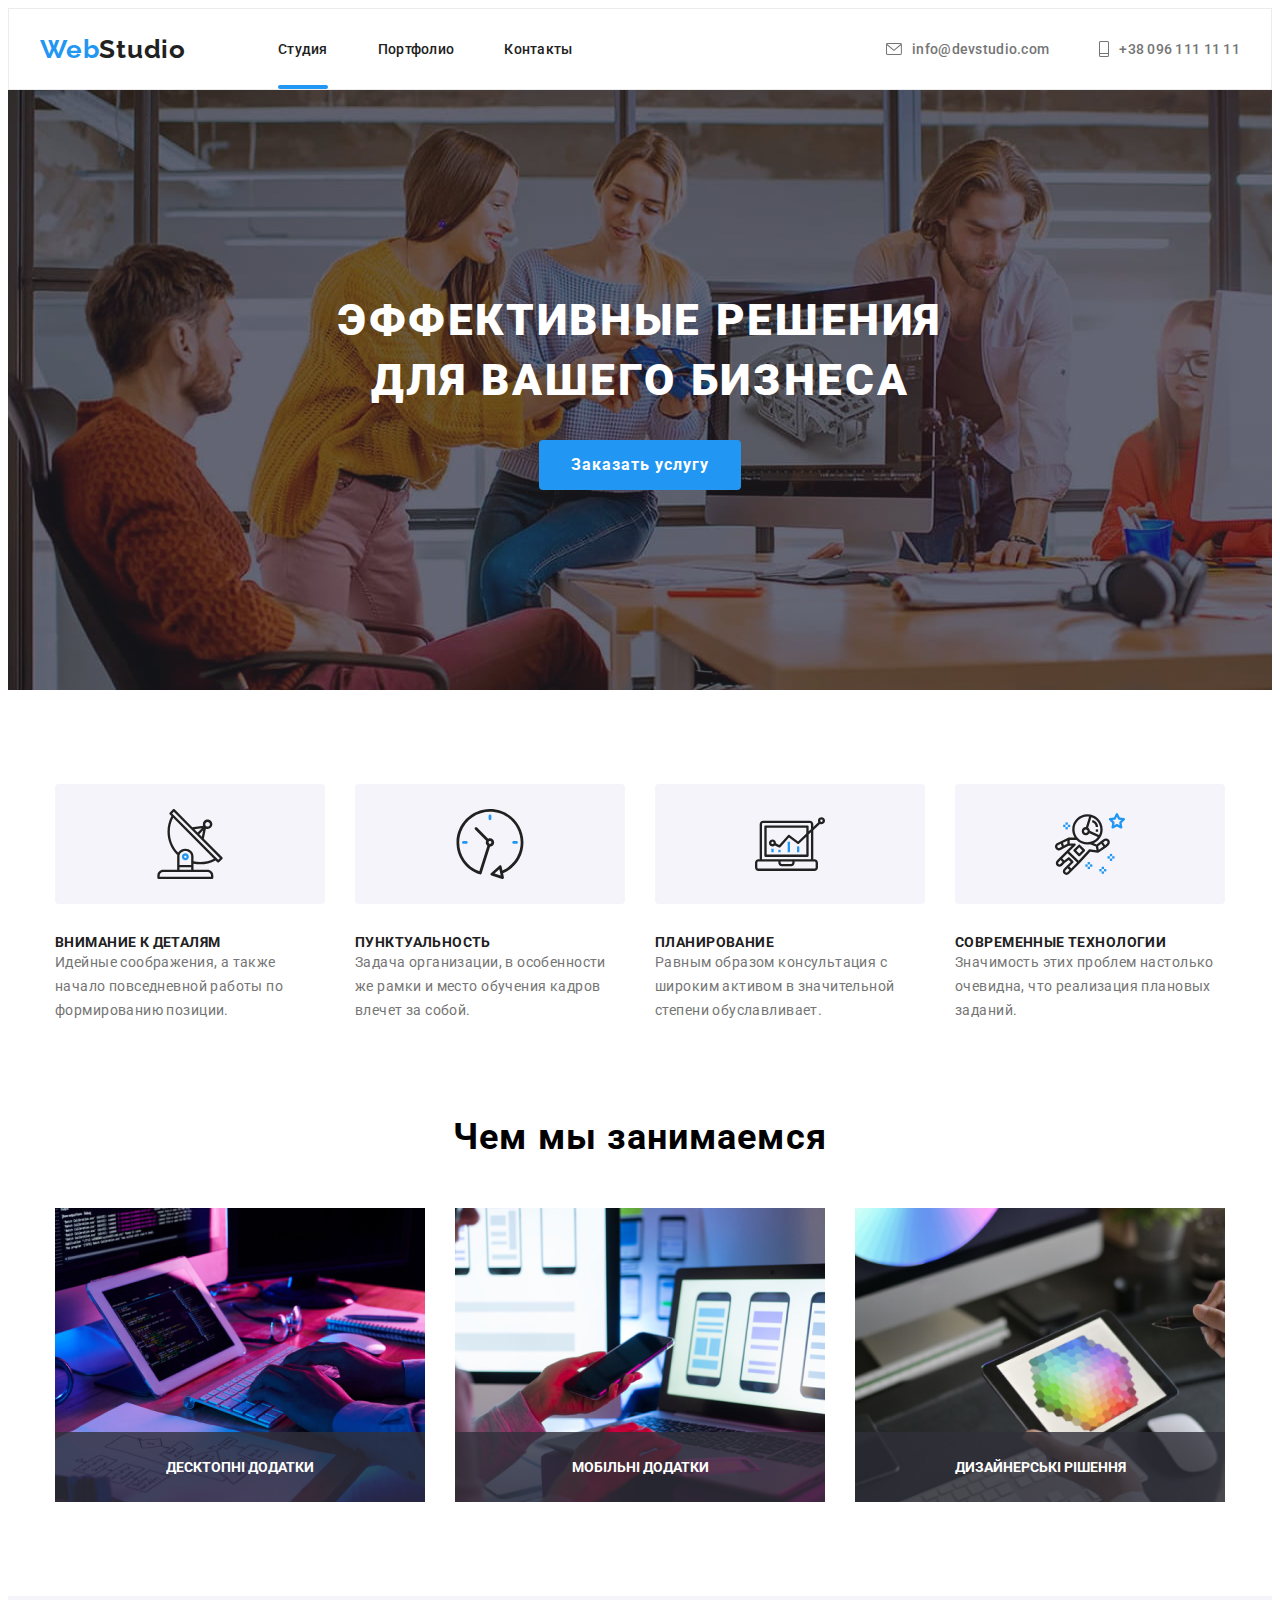
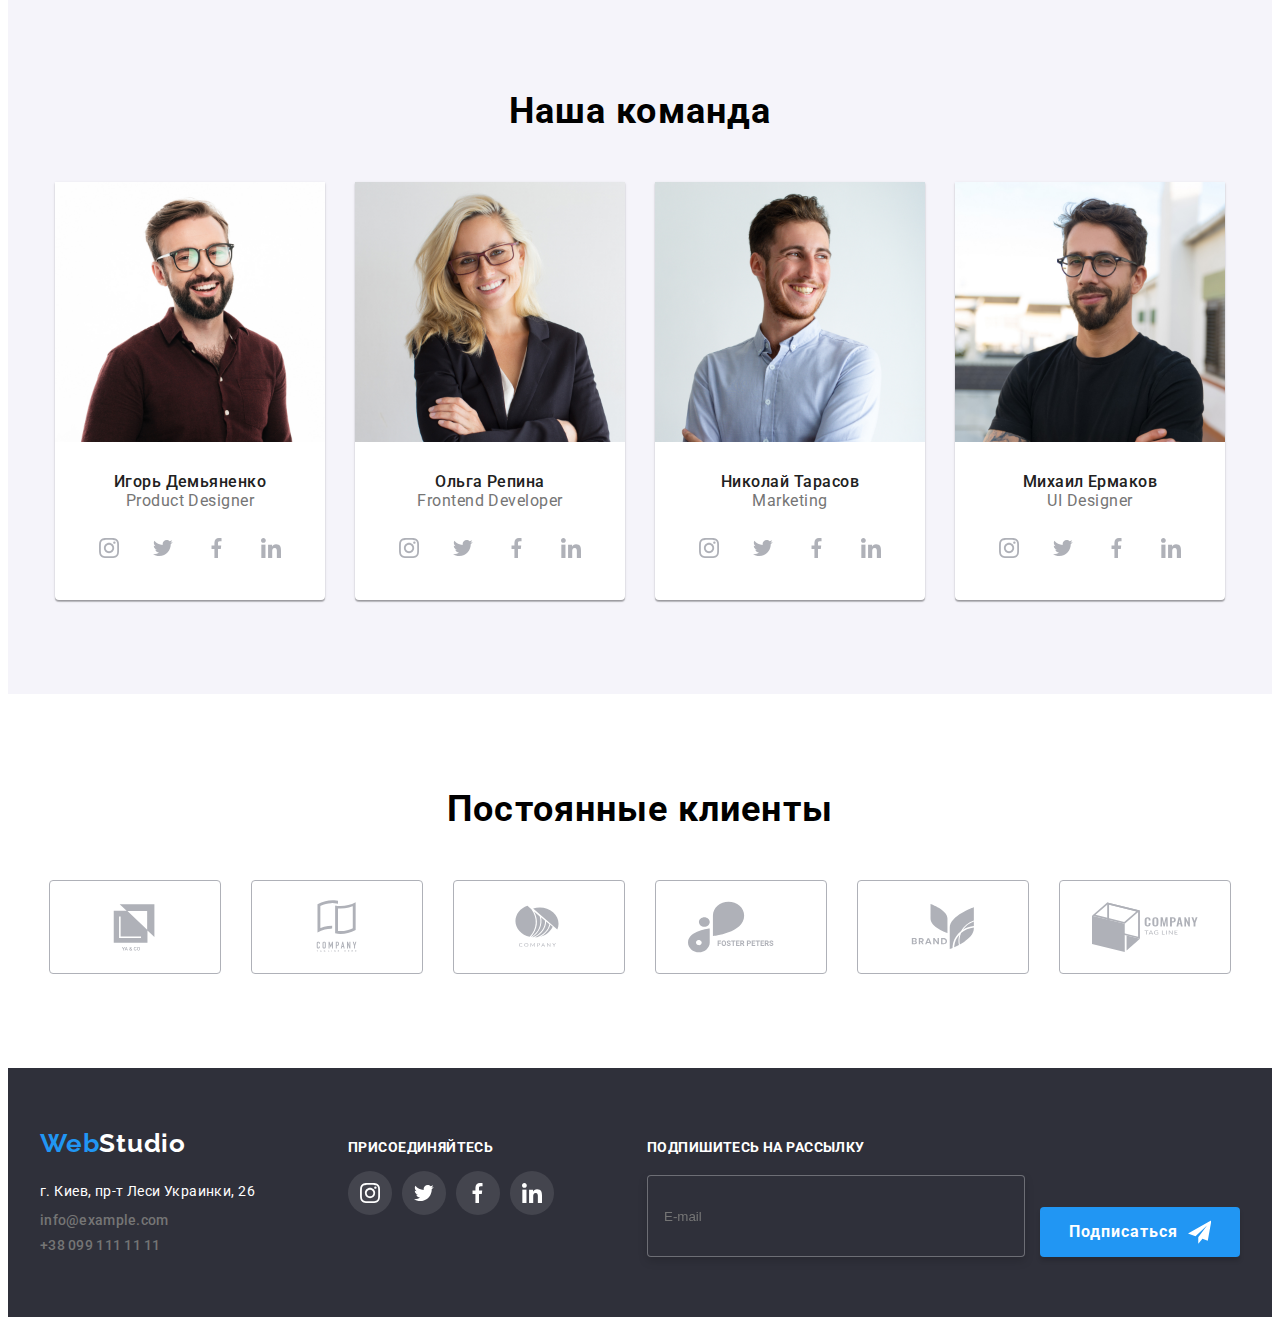
==== commit 898a2687: "??" ====
--- a/index.html
+++ b/index.html
@@ -19,7 +19,7 @@
       referrerpolicy="no-referrer"
     />
     <link rel="stylesheet" href="./css/main.min.css" />
-    <link rel="stylesheet" href="./css/styles.css" />
+    <!-- <link rel="stylesheet" href="./css/styles.css" /> -->
   </head>
   <body>
     <!-- HEADER -->
--- a/css/main.min.css
+++ b/css/main.min.css
@@ -1 +1 @@
-:root{--accent-color: #2196f3;--second-accent-color: #212121;--accent-text-color: #757575;--background-accent-color: #ffffff;--background-second-color: #2f303a;--fill-color: #afb1b8;--background-accent-button: #188ce8;--speed: 250ms;--cubic: cubic-bezier(0.4, 0, 0.2, 1)}h1,h2,h3,h4,p{margin-top:0;margin-bottom:0}ul,ol{list-style:none;margin-top:0;margin-bottom:0;padding-left:0}a{text-decoration:none}img{display:block}button{cursor:pointer}.menu-link.current{color:var(--accent-color)}body{font-family:"Roboto",sans-serif;font-size:14px}.section{padding-top:94px;padding-bottom:94px}.container{width:1200px;margin-left:auto;margin-right:auto;padding-left:15px;padding-right:15px}.page-header{border:1px solid #ececec}.page-header-container{display:flex;align-items:center;justify-content:space-between}.page-nav{display:flex;align-items:center}.logo{font-family:"Raleway",sans-serif;font-size:26px;font-weight:700;line-height:1.1923076923;letter-spacing:.03em;color:var(--accent-color);margin-right:92px}.second-part-logo{color:var(--second-accent-color)}.menu-item{font-size:14px;font-weight:500;line-height:1.1428571429;letter-spacing:.02em;color:var(--second-accent-color)}.menu-item:not(:last-child){margin-right:50px}.menu-link{position:relative;padding:32px 0;display:flex;color:var(--second-accent-color);transition:color var(--speed) var(--cubic)}.menu-link:hover,.menu-link:focus{color:var(--accent-color)}.menu-link.current::after{content:"";position:absolute;width:100%;height:4px;display:flex;bottom:0;left:0;background:#2196f3;border-radius:2px}.address-tel-container{display:flex;align-items:center}.command{display:flex;justify-content:center;align-items:center}.backdrop{position:fixed;top:0;left:0;z-index:100;width:100%;height:100%;background-color:rgba(0,0,0,.2)}.backdrop.is-hidden{opacity:0;visibility:hidden;pointer-events:none}.modal{position:absolute;top:50%;left:50%;transform:translate(-50%, -50%);width:528px;height:581px;background-color:var(--background-accent-color);box-shadow:0px 1px 3px rgba(0,0,0,.12),0px 1px 1px rgba(0,0,0,.14),0px 2px 1px rgba(0,0,0,.2);border-radius:4px;padding:40px}.modal-close-button{position:absolute;top:8px;right:8px;display:flex;justify-content:center;align-items:center;width:30px;height:30px;background-color:rgba(0,0,0,0);border:1px solid rgba(0,0,0,.1);border-radius:50%;padding:0;transition:border-color var(--speed) var(--cubic)}.modal-close-button:hover,.modal-close-button:focus{border-color:var(--accent-color)}.modal-close-button-icon{transition:fill var(--speed) var(--cubic)}.modal-close-button:hover .modal-close-button-icon,.modal-close-button:focus .modal-close-button-icon{fill:var(--accent-color)}.modal-form-text{display:block;text-align:center;font-family:"Roboto";font-style:normal;font-size:20px;font-weight:700;line-height:1.15;letter-spacing:.03em;margin-top:2px;margin-bottom:12px}.modal-form{display:flex;flex-direction:column}.modal-form-input{width:100%;height:40px;border:1px solid rgba(33,33,33,.2);border-radius:4px;padding-left:42px;transition:border-color var(--speed) var(--cubic)}.modal-form-input:focus{outline:none;border-color:var(--accent-color)}.modal-form-input:focus+.modal-form-input-icon{fill:var(--accent-color)}.modal-form-field{margin-bottom:10px}.modal-form-input-desc{display:block;font-family:"Roboto";font-style:normal;font-size:12px;font-weight:400;line-height:1.1666666667;letter-spacing:.01em;color:var(--accent-text-color);margin-bottom:4px}.modal-form-input-wrapper{display:block;position:relative}.modal-form-input-icon{position:absolute;top:50%;left:15px;transform:translateY(-50%);transition:fill var(--speed) var(--cubic)}.modal-form-message{resize:none;width:100%;height:120px;padding:12px 16px;transition:border-color var(--speed) var(--cubic);border:1px solid rgba(33,33,33,.2);border-radius:4px}.modal-form-message::placeholder{color:rgba(117,117,117,.5)}.modal-form-message:focus{outline:none;border-color:var(--accent-color)}.modal-form-submit{font-family:"Roboto";font-style:normal;align-self:center;margin-top:30px;padding:10px 29px;font-size:16px;font-weight:700;line-height:1.875;letter-spacing:.06em;min-width:200px;height:50px;background:var(--accent-color);box-shadow:0px 4px 4px rgba(0,0,0,.15);border-radius:4px;transition:background-color var(--speed) var(--cubic);color:var(--background-accent-color);border:none}.modal-form-submit:focus,.modal-form-submit:hover{background-color:var(--background-accent-button)}.modal-form-check-desc{display:flex;align-items:center;justify-content:center;margin-top:10px;font-family:"Roboto";font-style:normal;font-size:14px;font-weight:400;line-height:1.7142857143;letter-spacing:.03em}.modal-form-check-desc::before{display:block;width:16px;height:15px;content:"";border:1px solid var(--second-accent-color);border-radius:2px;margin-right:7px;border:2px solid var(--second-accent-color);box-shadow:0px 1px 3px rgba(0,0,0,.12),0px 1px 1px rgba(0,0,0,.14),0px 2px 1px rgba(0,0,0,.2);border-radius:4px}.modal-form-check:checked+.modal-form-check-desc::before{background-color:var(--accent-color);background-image:url(../images/icon-check.svg);background-size:contain;border:none}.modal-form-check:focus+.modal-form-check-desc::before{outline:2px solid var(--accent-color);border:none}.modal-link-contract{color:var(--accent-color);text-decoration:underline}.checkbox{-webkit-appearance:none;-moz-appearance:none;appearance:none}.mail-address{font-size:14px;font-weight:500;line-height:1.1428571429;letter-spacing:.02em;color:var(--accent-text-color);margin-right:50px;padding:32px 0;display:flex;align-items:center;transition:color var(--speed) var(--cubic)}.social-icon-header{display:flex;justify-content:center;align-items:center;fill:currentColor;margin-right:10px}.mail-address:hover,.mail-address:focus{color:var(--accent-color)}.phone-number{font-size:14px;font-weight:500;line-height:1.1428571429;letter-spacing:.02em;color:var(--accent-text-color);padding:32px 0;display:flex;transition:color var(--speed) var(--cubic)}.phone-number:hover,.phone-number:focus{color:var(--accent-color)}.hero{text-align:center;padding-top:200px;padding-bottom:200px;background:rgba(47,48,58,.4);background-image:linear-gradient(rgba(47, 48, 58, 0.4), rgba(47, 48, 58, 0.4)),url(../images/primary/hero.jpg);background-color:var(--background-second-color);background-size:cover}.hero-title{font-size:44px;font-weight:900;line-height:1.3636363636;letter-spacing:.06em;text-transform:uppercase;color:var(--background-accent-color)}.main-button{margin-top:30px;padding:10px 32px;font-size:16px;font-weight:700;line-height:1.875;letter-spacing:.06em;background-color:var(--accent-color);color:var(--background-accent-color);font-family:inherit;border:none;border-radius:4px;transition:background-color var(--speed) var(--cubic)}.main-button:hover,.main-button:focus{background-color:var(--background-accent-button);box-shadow:0px 4px 4px rgba(0,0,0,.15)}.benefits{padding-top:94px}.benefits-item{display:flex;justify-content:center;align-items:center}.benefits-list{width:270px}.benefits-list:not(:last-child){margin-right:30px}.benefits-icon-container{display:flex;justify-content:center;align-items:center;background-color:#f5f4fa;width:270px;height:120px;margin-bottom:30px;border-radius:4px}.benefits-title{font-size:14px;font-weight:700;line-height:1.1428571429;letter-spacing:.03em;text-transform:uppercase;color:var(--second-accent-color)}.text-in-title{font-size:14px;font-weight:400;line-height:1.7142857143;letter-spacing:.03em;color:var(--accent-text-color)}.headline{text-align:center;font-size:36px;font-weight:700;line-height:1.1666666667;letter-spacing:.03em;padding-top:94px;margin-bottom:50px}.container-job{width:1200px;margin:0 auto;padding-left:15px;padding-right:15px}.command-item{position:relative}.command-item:not(:last-child){margin-right:30px}.command-item-wrapper{position:absolute;height:70px;width:100%;bottom:0%;left:0%;display:flex;justify-content:center;align-items:center;background:rgba(47,48,58,.8)}.text-wrapper{display:flex;font-family:"Roboto";font-style:normal;font-size:14px;font-weight:700;line-height:1.1428571429;color:var(--background-accent-color)}.background-command{background-color:#f5f4fa;padding-bottom:94px}.headline-command{text-align:center;font-size:36px;font-weight:700;line-height:1.1666666667;letter-spacing:.03em;margin-bottom:50px;margin-top:94px;padding-top:94px}.container-command{width:1200px;margin:0 auto;padding-left:15px;padding-right:15px}.frame{width:270px;background-color:#fff;border-radius:0px 0px 4px 4px;box-shadow:0px 1px 3px rgba(0,0,0,.12),0px 1px 1px rgba(0,0,0,.14),0px 2px 1px rgba(0,0,0,.2)}.section-command{padding:30px 0}.name-command{font-size:16px;font-weight:500;line-height:1.1875;letter-spacing:.03em;color:var(--second-accent-color)}.name-position{font-size:16px;font-weight:400;line-height:1.1875;letter-spacing:.03em;color:var(--accent-text-color)}.social-list{display:flex;justify-content:center;gap:10px;margin-top:16px}.social-list-icon{fill:var(--fill-color);transition:fill var(--speed) var(--cubic)}.social-list-link{display:flex;justify-content:center;align-items:center;width:44px;height:44px;border-radius:50%;background-color:#fff;transition:background-color var(--speed) var(--cubic)}.social-list-link:hover,.social-list-link:focus{background-color:var(--accent-color)}.social-list-icon{fill:var(--fill-color);transition:fill var(--speed) var(--cubic)}.social-list-link:hover .social-list-icon,.social-list-link:focus .social-list-icon{fill:var(--background-accent-color)}.clients{padding:94px 0}.headline-clients{text-align:center;font-size:36px;font-weight:700;line-height:1.1666666667;letter-spacing:.03em;margin-bottom:50px}.clients-list{display:flex;justify-content:center;align-items:center;gap:30px}.clients-icon{width:106px;height:60px}.clients-list-link{display:flex;justify-content:center;align-items:center;width:170px;height:92px;border:1px solid #afb1b8;border-radius:4px;fill:var(--fill-color);transition:fill var(--speed) var(--cubic),border-color var(--speed) var(--cubic)}.clients-list-link:hover{fill:var(--background-accent-button);border-color:#2196f3}.background-footer{background-color:var(--background-second-color);padding-top:60px;padding-bottom:60px}.logo-footer{display:flex;margin-top:60px}.address{font-style:normal;font-size:14px;font-weight:400;line-height:1.7142857143;letter-spacing:.03em;color:var(--background-accent-color);margin-top:20px;margin-bottom:9px}.footer{font-style:normal;color:rgba(255,255,255,.6)}.footer-number{display:flex;margin-top:9px}.second-part-logo-footer{color:var(--background-accent-color)}.container-footer{display:flex;align-items:baseline;width:1200px;margin-left:auto;margin-right:auto;padding-left:15px;padding-right:15px}.headline-footer{font-size:14px;font-weight:700;line-height:1.1428571429;letter-spacing:.03em;color:var(--background-accent-color)}.container-footer-links{margin-left:70px}.social-list-footer{display:flex;justify-content:left;gap:10px;margin-top:16px}.social-list-link-footer{display:flex;justify-content:center;align-items:center;width:44px;height:44px;border-radius:50%;background-color:rgba(255,255,255,.1);transition:background-color var(--speed) var(--cubic)}.social-list-link-footer:hover{background-color:var(--accent-color)}.social-list-icon-footer{fill:var(--background-accent-color)}.footer-subscribe{font-size:14px;font-weight:700;line-height:1.1428571429;letter-spacing:.03em;color:var(--background-accent-color);margin-left:93px}.form-footer{display:flex;gap:12px;align-items:flex-end}.form-email{width:358px;height:50px;border:1px solid rgba(255,255,255,.3);filter:drop-shadow(0px 4px 4px rgba(0, 0, 0, 0.15));border-radius:4px;margin-top:20px;margin-left:93px;background:var(--background-second-color);padding-left:16px;padding-top:15px;padding-bottom:15px;color:var(--background-accent-color);transition:border-color var(--speed) var(--cubic)}.form-email:focus{outline:none;border-color:var(--accent-color);box-shadow:0px 4px 4px rgba(0,0,0,.15)}.button-send-footer{display:flex;align-items:center;justify-content:center;font-family:"Roboto";font-style:normal;font-size:16px;font-weight:700;line-height:1.875;letter-spacing:.06em;width:200px;height:50px;background:var(--accent-color);color:var(--background-accent-color);box-shadow:0px 4px 4px rgba(0,0,0,.15);border:none;border-radius:4px;padding:10px 29px;transition:background-color var(--speed) var(--cubic)}.button-send-footer:hover,.button-send-footer:focus{background-color:var(--background-accent-button);box-shadow:0px 4px 4px rgba(0,0,0,.15)}.icon-send{margin-left:10px}.container-buttons{display:flex;justify-content:center;align-items:center;margin-bottom:50px}.portfolio-button{font-size:16px;font-weight:500;line-height:1.625;text-align:center;letter-spacing:.03em;color:#000;border:none;font-family:inherit;border-radius:4px;padding:6px 22px;margin-right:8px;transition:background-color var(--speed) var(--cubic),color var(--speed) var(--cubic),box-shadow var(--speed) var(--cubic)}.portfolio-button:hover,.portfolio-button:focus{box-shadow:0px 3px 1px rgba(0,0,0,.1),0px 1px 2px rgba(0,0,0,.08),0px 2px 2px rgba(0,0,0,.12);color:var(--background-accent-color);background:var(--accent-color)}.container{width:1200px;margin-left:auto;margin-right:auto;padding-left:15px;padding-right:15px}.work-element{display:flex;flex-wrap:wrap}.work-list{width:370px;margin-right:30px;margin-bottom:30px;transition:box-shadow var(--speed) var(--cubic)}.work-list:nth-child(3n){margin-right:0}.work-list:nth-last-child(-n+3){margin-bottom:0}.work-list:hover,.work-list:focus{box-shadow:0px 1px 1px rgba(0,0,0,.12),0px 4px 4px rgba(0,0,0,.06),1px 4px 6px rgba(0,0,0,.16);cursor:pointer}.work-list-blok{position:relative;overflow:hidden}.overlay{position:absolute;width:100%;height:100%;top:0;left:0;font-family:"Roboto";font-style:normal;font-weight:400;font-size:18px;line-height:1.55;color:var(--background-accent-color);background:rgba(33,150,243,.9);padding:63px 23px;overflow:auto;transform:translate(0, 100%);transition:transform var(--speed) var(--cubic)}.work-list:hover .overlay{transform:translate(0, 0)}.work-element-name{padding-top:20px;padding-bottom:20px;padding-left:24px;padding-right:24px;border:1px solid #eee}.description-work{font-size:18px;font-weight:700;line-height:2;letter-spacing:.06em;color:var(--second-accent-color);margin-bottom:4px}.task-types{font-size:16px;font-weight:400;line-height:1.875;letter-spacing:.03em;color:var(--accent-text-color)}.background-footer-portfolio{background-color:var(--background-second-color);padding-top:60px;padding-bottom:60px}.mail-address-portfolio{font-size:14px;font-weight:500;line-height:1.1428571429;letter-spacing:.02em;color:var(--accent-text-color);margin-right:50px;display:block;transition:color var(--speed) var(--cubic)}.mail-address-portfolio:hover,.mail-address-portfolio:focus{color:var(--accent-color)}.phone-number-portfolio{font-size:14px;font-weight:500;line-height:1.1428571429;letter-spacing:.02em;color:var(--accent-text-color);display:block;transition:color var(--speed) var(--cubic)}.phone-number-portfolio:hover,.phone-number-portfolio:focus{color:var(--accent-color)}.current-portfolio{background-color:var(--accent-color);color:var(--background-accent-color)}/*# sourceMappingURL=main.min.css.map */+:root{--accent-color: #2196f3;--second-accent-color: #212121;--accent-text-color: #757575;--background-accent-color: #ffffff;--background-second-color: #2f303a;--fill-color: #afb1b8;--background-accent-button: #188ce8;--speed: 250ms;--cubic: cubic-bezier(0.4, 0, 0.2, 1)}h1,h2,h3,h4,p{margin-top:0;margin-bottom:0}ul,ol{list-style:none;margin-top:0;margin-bottom:0;padding-left:0}a{text-decoration:none}img{display:block}button{cursor:pointer}body{font-family:"Roboto",sans-serif;font-size:14px}.section{padding-top:94px;padding-bottom:94px}.container{width:1200px;margin-left:auto;margin-right:auto;padding-left:15px;padding-right:15px}.page-header{border:1px solid #ececec}.page-header-container{display:flex;align-items:center;justify-content:space-between}.page-nav{display:flex;align-items:center}.logo{font-family:"Raleway",sans-serif;font-size:26px;font-weight:700;line-height:1.1923076923;letter-spacing:.03em;color:var(--accent-color);margin-right:92px}.second-part-logo{color:var(--second-accent-color)}.menu-item{font-size:14px;font-weight:500;line-height:1.1428571429;letter-spacing:.02em;color:var(--second-accent-color)}.menu-item:not(:last-child){margin-right:50px}.menu-link{position:relative;padding:32px 0;display:flex;color:var(--second-accent-color);transition:color var(--speed) var(--cubic)}.menu-link:hover,.menu-link:focus{color:var(--accent-color)}.menu-link.current::after{content:"";position:absolute;width:100%;height:4px;display:flex;bottom:0;left:0;background:#2196f3;border-radius:2px}.menu-link .current{color:var(--accent-color)}.address-tel-container{display:flex;align-items:center}.command{display:flex;justify-content:center;align-items:center}.backdrop{position:fixed;top:0;left:0;z-index:100;width:100%;height:100%;background-color:rgba(0,0,0,.2)}.backdrop.is-hidden{opacity:0;visibility:hidden;pointer-events:none}.modal{position:absolute;top:50%;left:50%;transform:translate(-50%, -50%);width:528px;height:581px;background-color:var(--background-accent-color);box-shadow:0px 1px 3px rgba(0,0,0,.12),0px 1px 1px rgba(0,0,0,.14),0px 2px 1px rgba(0,0,0,.2);border-radius:4px;padding:40px}.modal-close-button{position:absolute;top:8px;right:8px;display:flex;justify-content:center;align-items:center;width:30px;height:30px;background-color:rgba(0,0,0,0);border:1px solid rgba(0,0,0,.1);border-radius:50%;padding:0;transition:border-color var(--speed) var(--cubic)}.modal-close-button:hover,.modal-close-button:focus{border-color:var(--accent-color)}.modal-close-button-icon{transition:fill var(--speed) var(--cubic)}.modal-close-button:hover .modal-close-button-icon,.modal-close-button:focus .modal-close-button-icon{fill:var(--accent-color)}.modal-form-text{display:block;text-align:center;font-family:"Roboto";font-style:normal;font-size:20px;font-weight:700;line-height:1.15;letter-spacing:.03em;margin-top:2px;margin-bottom:12px}.modal-form{display:flex;flex-direction:column}.modal-form-input{width:100%;height:40px;border:1px solid rgba(33,33,33,.2);border-radius:4px;padding-left:42px;transition:border-color var(--speed) var(--cubic)}.modal-form-input:focus{outline:none;border-color:var(--accent-color)}.modal-form-input:focus+.modal-form-input-icon{fill:var(--accent-color)}.modal-form-field{margin-bottom:10px}.modal-form-input-desc{display:block;font-family:"Roboto";font-style:normal;font-size:12px;font-weight:400;line-height:1.1666666667;letter-spacing:.01em;color:var(--accent-text-color);margin-bottom:4px}.modal-form-input-wrapper{display:block;position:relative}.modal-form-input-icon{position:absolute;top:50%;left:15px;transform:translateY(-50%);transition:fill var(--speed) var(--cubic)}.modal-form-message{resize:none;width:100%;height:120px;padding:12px 16px;transition:border-color var(--speed) var(--cubic);border:1px solid rgba(33,33,33,.2);border-radius:4px}.modal-form-message::placeholder{color:rgba(117,117,117,.5)}.modal-form-message:focus{outline:none;border-color:var(--accent-color)}.modal-form-submit{font-family:"Roboto";font-style:normal;align-self:center;margin-top:30px;padding:10px 29px;font-size:16px;font-weight:700;line-height:1.875;letter-spacing:.06em;min-width:200px;height:50px;background:var(--accent-color);box-shadow:0px 4px 4px rgba(0,0,0,.15);border-radius:4px;transition:background-color var(--speed) var(--cubic);color:var(--background-accent-color);border:none}.modal-form-submit:focus,.modal-form-submit:hover{background-color:var(--background-accent-button)}.modal-form-check-desc{display:flex;align-items:center;justify-content:center;margin-top:10px;font-family:"Roboto";font-style:normal;font-size:14px;font-weight:400;line-height:1.7142857143;letter-spacing:.03em}.modal-form-check-desc::before{display:block;width:16px;height:15px;content:"";border:1px solid var(--second-accent-color);border-radius:2px;margin-right:7px;border:2px solid var(--second-accent-color);box-shadow:0px 1px 3px rgba(0,0,0,.12),0px 1px 1px rgba(0,0,0,.14),0px 2px 1px rgba(0,0,0,.2);border-radius:4px}.modal-form-check:checked+.modal-form-check-desc::before{background-color:var(--accent-color);background-image:url(../images/icon-check.svg);background-size:contain;border:none}.modal-form-check:focus+.modal-form-check-desc::before{outline:2px solid var(--accent-color);border:none}.modal-link-contract{color:var(--accent-color);text-decoration:underline}.checkbox{-webkit-appearance:none;-moz-appearance:none;appearance:none}.mail-address{font-size:14px;font-weight:500;line-height:1.1428571429;letter-spacing:.02em;color:var(--accent-text-color);margin-right:50px;padding:32px 0;display:flex;align-items:center;transition:color var(--speed) var(--cubic)}.social-icon-header{display:flex;justify-content:center;align-items:center;fill:currentColor;margin-right:10px}.mail-address:hover,.mail-address:focus{color:var(--accent-color)}.phone-number{font-size:14px;font-weight:500;line-height:1.1428571429;letter-spacing:.02em;color:var(--accent-text-color);padding:32px 0;display:flex;transition:color var(--speed) var(--cubic)}.phone-number:hover,.phone-number:focus{color:var(--accent-color)}.hero{text-align:center;padding-top:200px;padding-bottom:200px;background:rgba(47,48,58,.4);background-image:linear-gradient(rgba(47, 48, 58, 0.4), rgba(47, 48, 58, 0.4)),url(../images/primary/hero.jpg);background-color:var(--background-second-color);background-size:cover}.hero-title{font-size:44px;font-weight:900;line-height:1.3636363636;letter-spacing:.06em;text-transform:uppercase;color:var(--background-accent-color)}.main-button{margin-top:30px;padding:10px 32px;font-size:16px;font-weight:700;line-height:1.875;letter-spacing:.06em;background-color:var(--accent-color);color:var(--background-accent-color);font-family:inherit;border:none;border-radius:4px;transition:background-color var(--speed) var(--cubic)}.main-button:hover,.main-button:focus{background-color:var(--background-accent-button);box-shadow:0px 4px 4px rgba(0,0,0,.15)}.benefits{padding-top:94px}.benefits-item{display:flex;justify-content:center;align-items:center}.benefits-list{width:270px}.benefits-list:not(:last-child){margin-right:30px}.benefits-icon-container{display:flex;justify-content:center;align-items:center;background-color:#f5f4fa;width:270px;height:120px;margin-bottom:30px;border-radius:4px}.benefits-title{font-size:14px;font-weight:700;line-height:1.1428571429;letter-spacing:.03em;text-transform:uppercase;color:var(--second-accent-color)}.text-in-title{font-size:14px;font-weight:400;line-height:1.7142857143;letter-spacing:.03em;color:var(--accent-text-color)}.headline{text-align:center;font-size:36px;font-weight:700;line-height:1.1666666667;letter-spacing:.03em;padding-top:94px;margin-bottom:50px}.container-job{width:1200px;margin:0 auto;padding-left:15px;padding-right:15px}.command-item{position:relative}.command-item:not(:last-child){margin-right:30px}.command-item-wrapper{position:absolute;height:70px;width:100%;bottom:0%;left:0%;display:flex;justify-content:center;align-items:center;background:rgba(47,48,58,.8)}.text-wrapper{display:flex;font-family:"Roboto";font-style:normal;font-size:14px;font-weight:700;line-height:1.1428571429;color:var(--background-accent-color)}.background-command{background-color:#f5f4fa;padding-bottom:94px}.headline-command{text-align:center;font-size:36px;font-weight:700;line-height:1.1666666667;letter-spacing:.03em;margin-bottom:50px;margin-top:94px;padding-top:94px}.container-command{width:1200px;margin:0 auto;padding-left:15px;padding-right:15px}.frame{width:270px;background-color:#fff;border-radius:0px 0px 4px 4px;box-shadow:0px 1px 3px rgba(0,0,0,.12),0px 1px 1px rgba(0,0,0,.14),0px 2px 1px rgba(0,0,0,.2)}.section-command{padding:30px 0}.name-command{font-size:16px;font-weight:500;line-height:1.1875;letter-spacing:.03em;color:var(--second-accent-color)}.name-position{font-size:16px;font-weight:400;line-height:1.1875;letter-spacing:.03em;color:var(--accent-text-color)}.social-list{display:flex;justify-content:center;gap:10px;margin-top:16px}.social-list-icon{fill:var(--fill-color);transition:fill var(--speed) var(--cubic)}.social-list-link{display:flex;justify-content:center;align-items:center;width:44px;height:44px;border-radius:50%;background-color:#fff;transition:background-color var(--speed) var(--cubic)}.social-list-link:hover,.social-list-link:focus{background-color:var(--accent-color)}.social-list-icon{fill:var(--fill-color);transition:fill var(--speed) var(--cubic)}.social-list-link:hover .social-list-icon,.social-list-link:focus .social-list-icon{fill:var(--background-accent-color)}.clients{padding:94px 0}.headline-clients{text-align:center;font-size:36px;font-weight:700;line-height:1.1666666667;letter-spacing:.03em;margin-bottom:50px}.clients-list{display:flex;justify-content:center;align-items:center;gap:30px}.clients-icon{width:106px;height:60px}.clients-list-link{display:flex;justify-content:center;align-items:center;width:170px;height:92px;border:1px solid #afb1b8;border-radius:4px;fill:var(--fill-color);transition:fill var(--speed) var(--cubic),border-color var(--speed) var(--cubic)}.clients-list-link:hover{fill:var(--background-accent-button);border-color:#2196f3}.background-footer{background-color:var(--background-second-color);padding-top:60px;padding-bottom:60px}.logo-footer{display:flex;margin-top:60px}.address{font-style:normal;font-size:14px;font-weight:400;line-height:1.7142857143;letter-spacing:.03em;color:var(--background-accent-color);margin-top:20px;margin-bottom:9px}.footer{font-style:normal;color:rgba(255,255,255,.6)}.footer-number{display:flex;margin-top:9px}.second-part-logo-footer{color:var(--background-accent-color)}.container-footer{display:flex;align-items:baseline;width:1200px;margin-left:auto;margin-right:auto;padding-left:15px;padding-right:15px}.headline-footer{font-size:14px;font-weight:700;line-height:1.1428571429;letter-spacing:.03em;color:var(--background-accent-color)}.container-footer-links{margin-left:70px}.social-list-footer{display:flex;justify-content:left;gap:10px;margin-top:16px}.social-list-link-footer{display:flex;justify-content:center;align-items:center;width:44px;height:44px;border-radius:50%;background-color:rgba(255,255,255,.1);transition:background-color var(--speed) var(--cubic)}.social-list-link-footer:hover{background-color:var(--accent-color)}.social-list-icon-footer{fill:var(--background-accent-color)}.footer-subscribe{font-size:14px;font-weight:700;line-height:1.1428571429;letter-spacing:.03em;color:var(--background-accent-color);margin-left:93px}.form-footer{display:flex;gap:12px;align-items:flex-end}.form-email{width:358px;height:50px;border:1px solid rgba(255,255,255,.3);filter:drop-shadow(0px 4px 4px rgba(0, 0, 0, 0.15));border-radius:4px;margin-top:20px;margin-left:93px;background:var(--background-second-color);padding-left:16px;padding-top:15px;padding-bottom:15px;color:var(--background-accent-color);transition:border-color var(--speed) var(--cubic)}.form-email:focus{outline:none;border-color:var(--accent-color);box-shadow:0px 4px 4px rgba(0,0,0,.15)}.button-send-footer{display:flex;align-items:center;justify-content:center;font-family:"Roboto";font-style:normal;font-size:16px;font-weight:700;line-height:1.875;letter-spacing:.06em;width:200px;height:50px;background:var(--accent-color);color:var(--background-accent-color);box-shadow:0px 4px 4px rgba(0,0,0,.15);border:none;border-radius:4px;padding:10px 29px;transition:background-color var(--speed) var(--cubic)}.button-send-footer:hover,.button-send-footer:focus{background-color:var(--background-accent-button);box-shadow:0px 4px 4px rgba(0,0,0,.15)}.icon-send{margin-left:10px}.container-buttons{display:flex;justify-content:center;align-items:center;margin-bottom:50px}.portfolio-button{font-size:16px;font-weight:500;line-height:1.625;text-align:center;letter-spacing:.03em;color:#000;border:none;font-family:inherit;border-radius:4px;padding:6px 22px;margin-right:8px;transition:background-color var(--speed) var(--cubic),color var(--speed) var(--cubic),box-shadow var(--speed) var(--cubic)}.portfolio-button:hover,.portfolio-button:focus{box-shadow:0px 3px 1px rgba(0,0,0,.1),0px 1px 2px rgba(0,0,0,.08),0px 2px 2px rgba(0,0,0,.12);color:var(--background-accent-color);background:var(--accent-color)}.container{width:1200px;margin-left:auto;margin-right:auto;padding-left:15px;padding-right:15px}.work-element{display:flex;flex-wrap:wrap}.work-list{width:370px;margin-right:30px;margin-bottom:30px;transition:box-shadow var(--speed) var(--cubic)}.work-list:nth-child(3n){margin-right:0}.work-list:nth-last-child(-n+3){margin-bottom:0}.work-list:hover,.work-list:focus{box-shadow:0px 1px 1px rgba(0,0,0,.12),0px 4px 4px rgba(0,0,0,.06),1px 4px 6px rgba(0,0,0,.16);cursor:pointer}.work-list-blok{position:relative;overflow:hidden}.overlay{position:absolute;width:100%;height:100%;top:0;left:0;font-family:"Roboto";font-style:normal;font-weight:400;font-size:18px;line-height:1.55;color:var(--background-accent-color);background:rgba(33,150,243,.9);padding:63px 23px;overflow:auto;transform:translate(0, 100%);transition:transform var(--speed) var(--cubic)}.work-list:hover .overlay{transform:translate(0, 0)}.work-element-name{padding-top:20px;padding-bottom:20px;padding-left:24px;padding-right:24px;border:1px solid #eee}.description-work{font-size:18px;font-weight:700;line-height:2;letter-spacing:.06em;color:var(--second-accent-color);margin-bottom:4px}.task-types{font-size:16px;font-weight:400;line-height:1.875;letter-spacing:.03em;color:var(--accent-text-color)}.background-footer-portfolio{background-color:var(--background-second-color);padding-top:60px;padding-bottom:60px}.mail-address-portfolio{font-size:14px;font-weight:500;line-height:1.1428571429;letter-spacing:.02em;color:var(--accent-text-color);margin-right:50px;display:block;transition:color var(--speed) var(--cubic)}.mail-address-portfolio:hover,.mail-address-portfolio:focus{color:var(--accent-color)}.phone-number-portfolio{font-size:14px;font-weight:500;line-height:1.1428571429;letter-spacing:.02em;color:var(--accent-text-color);display:block;transition:color var(--speed) var(--cubic)}.phone-number-portfolio:hover,.phone-number-portfolio:focus{color:var(--accent-color)}.current-portfolio{background-color:var(--accent-color);color:var(--background-accent-color)}/*# sourceMappingURL=main.min.css.map */